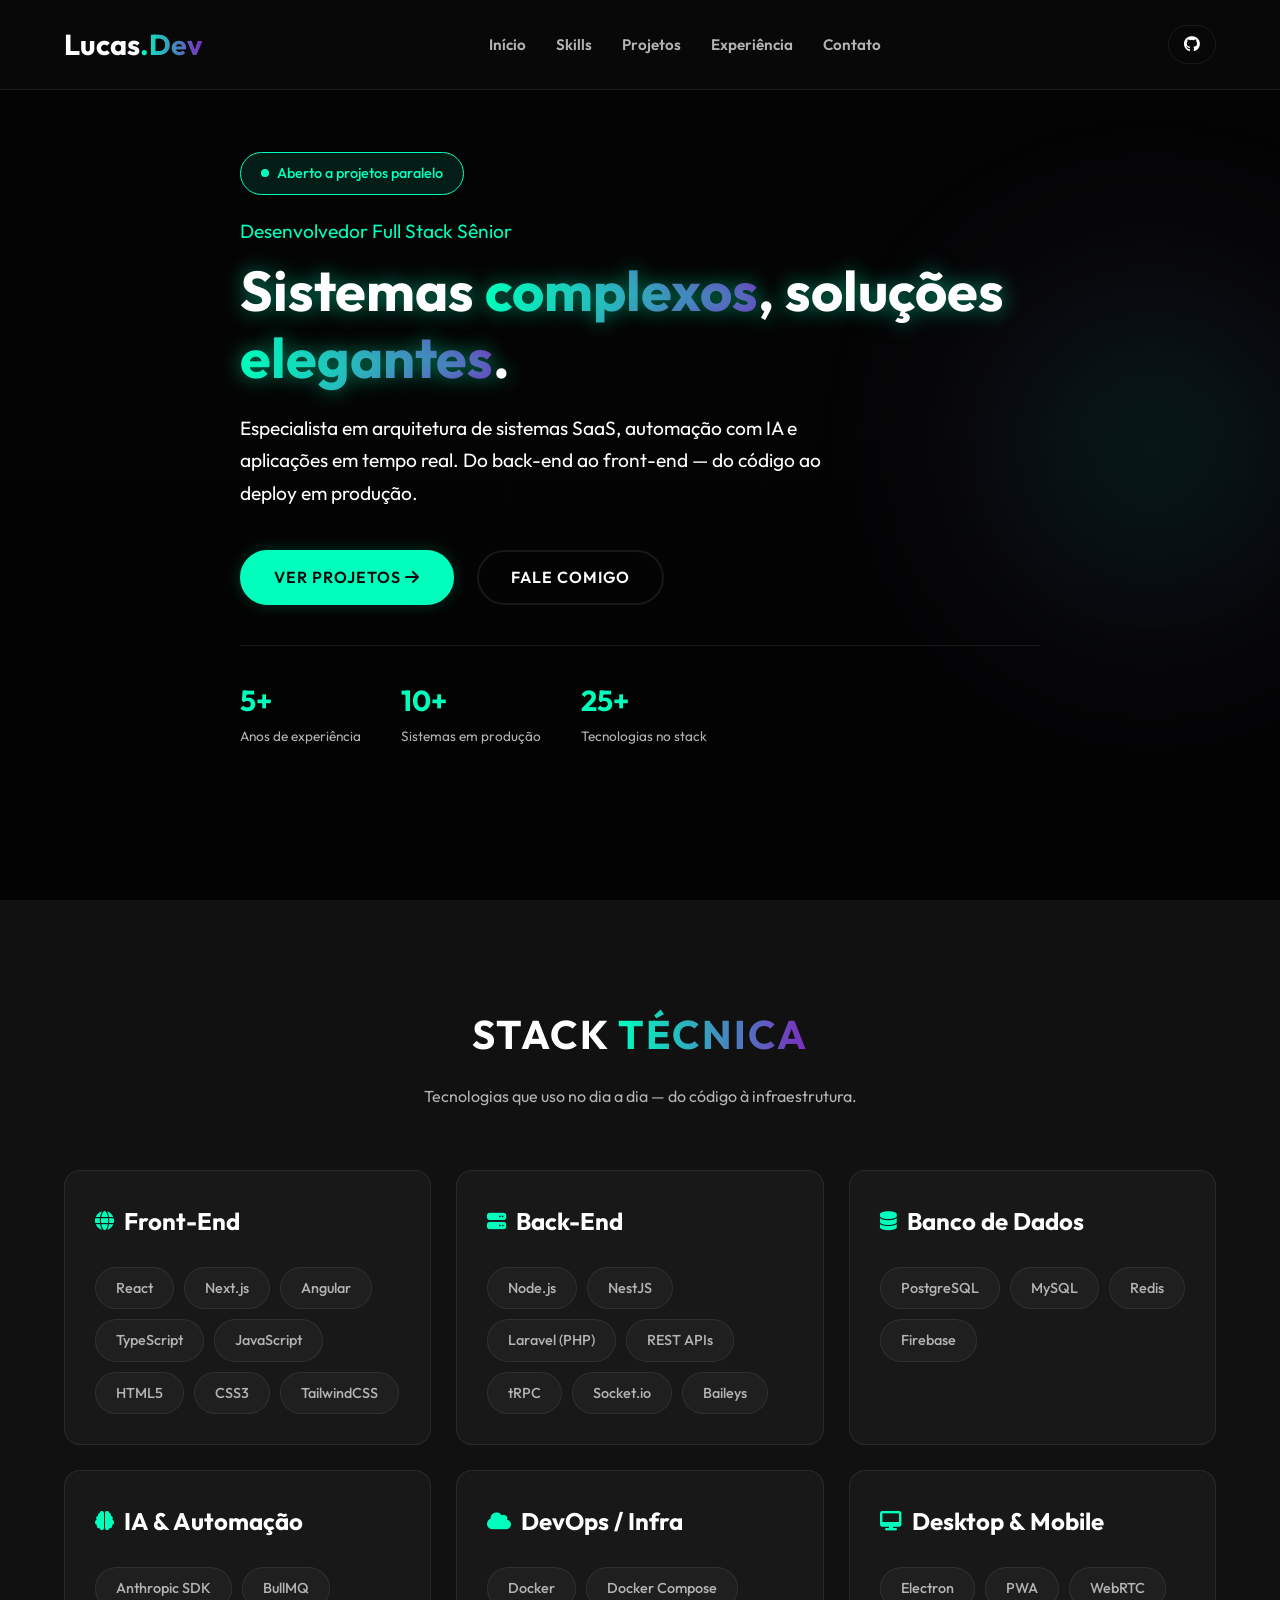
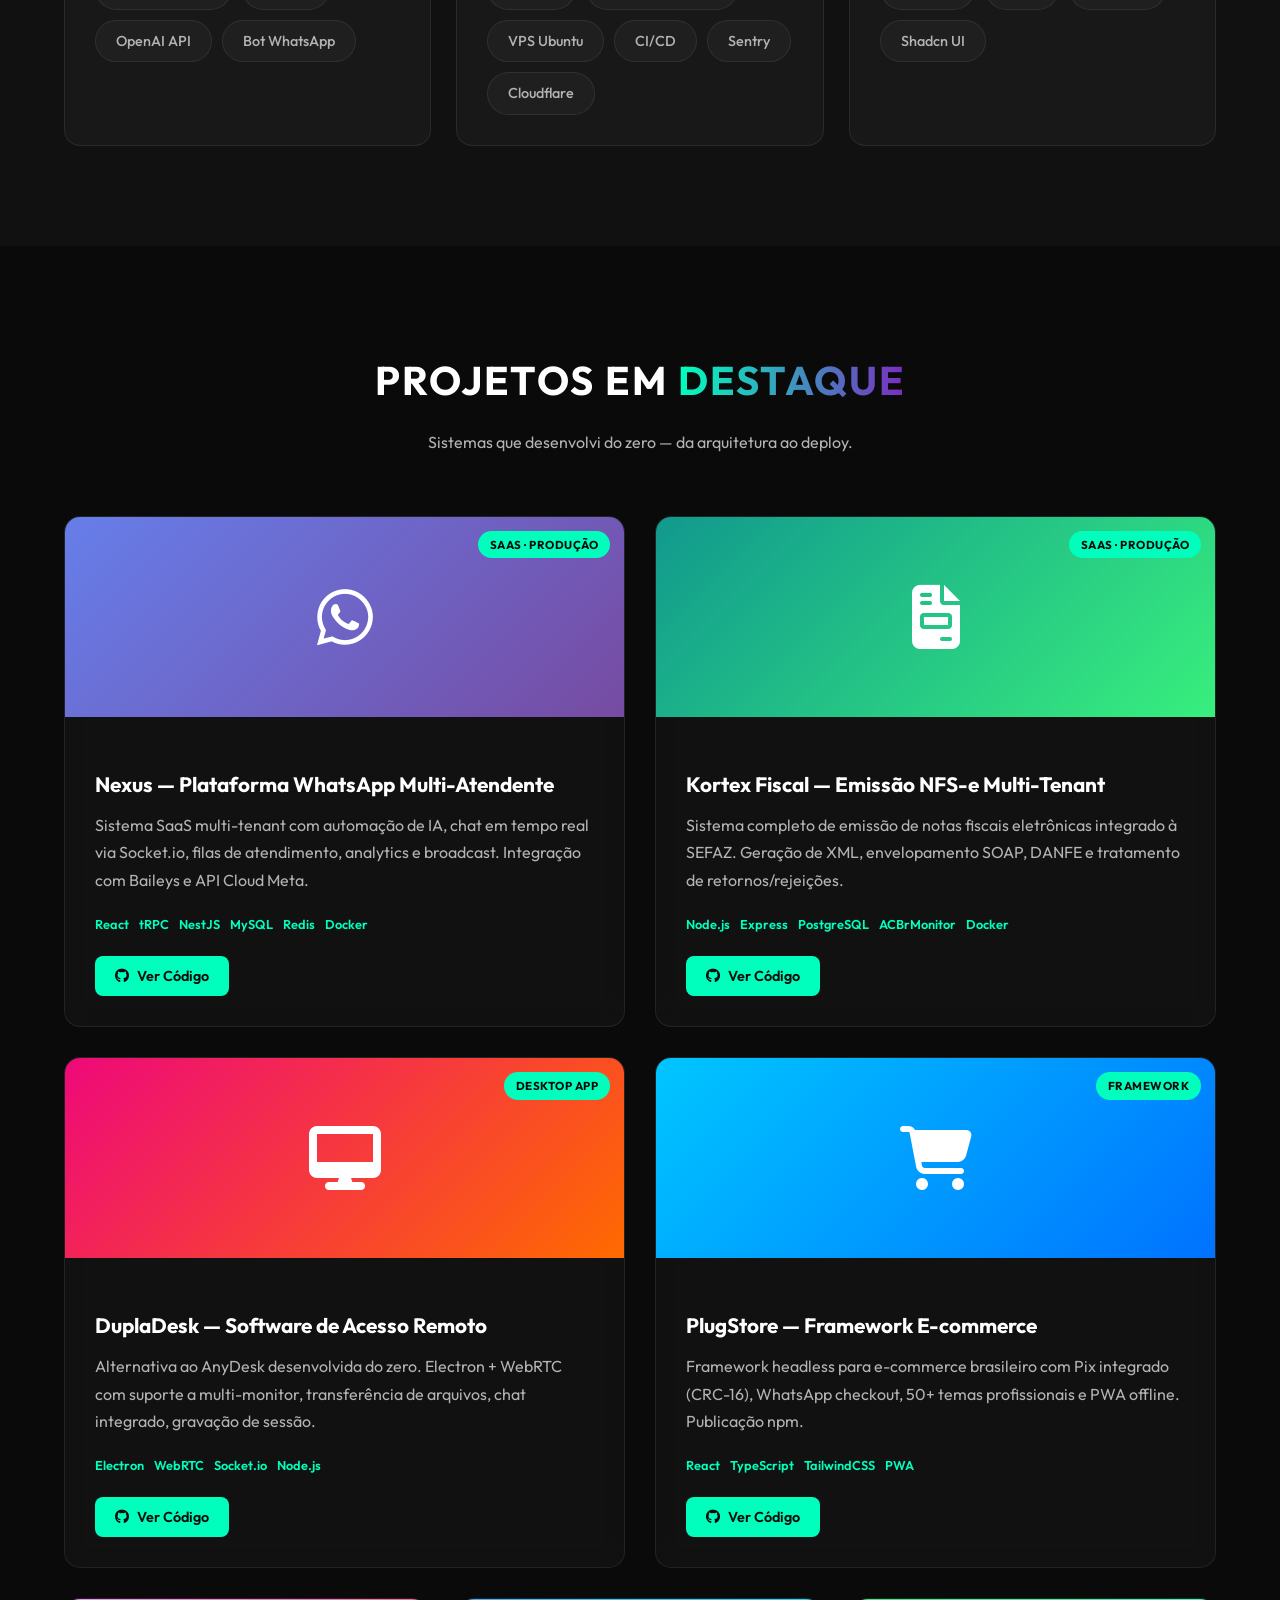
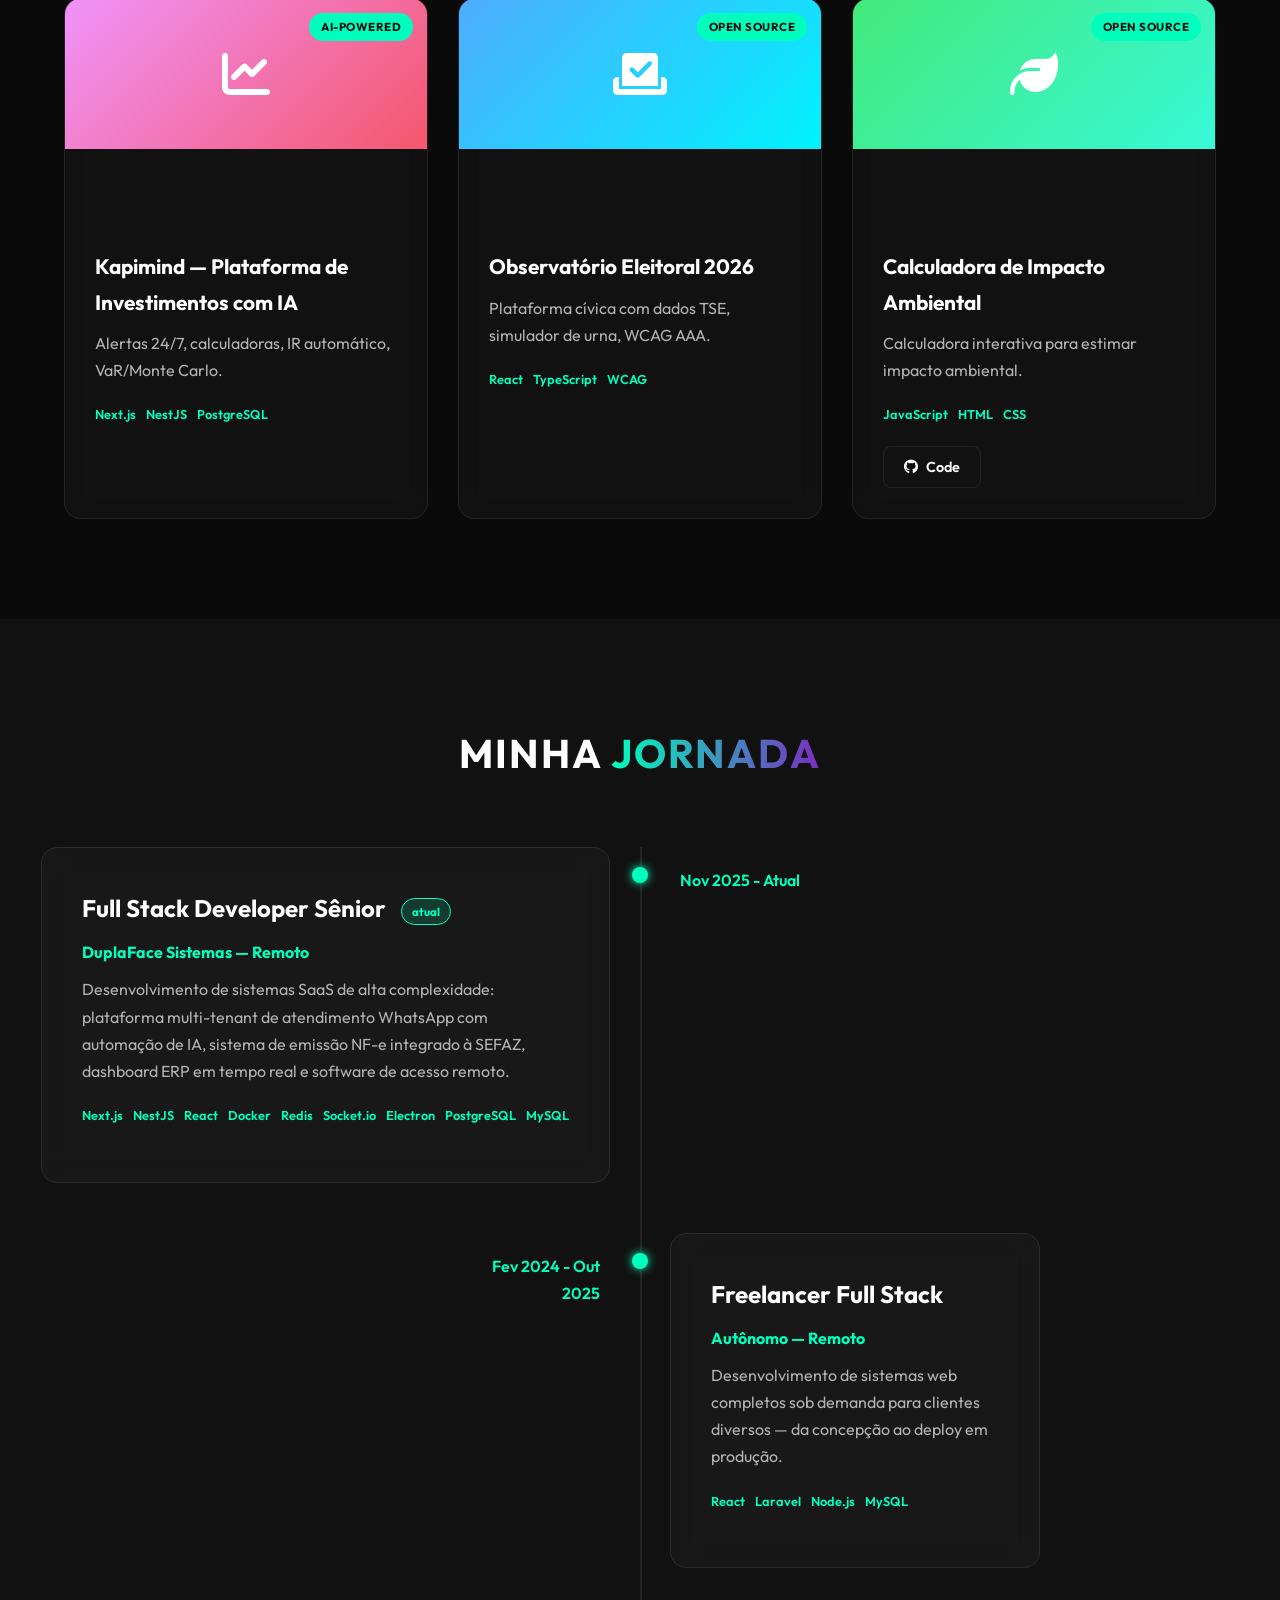
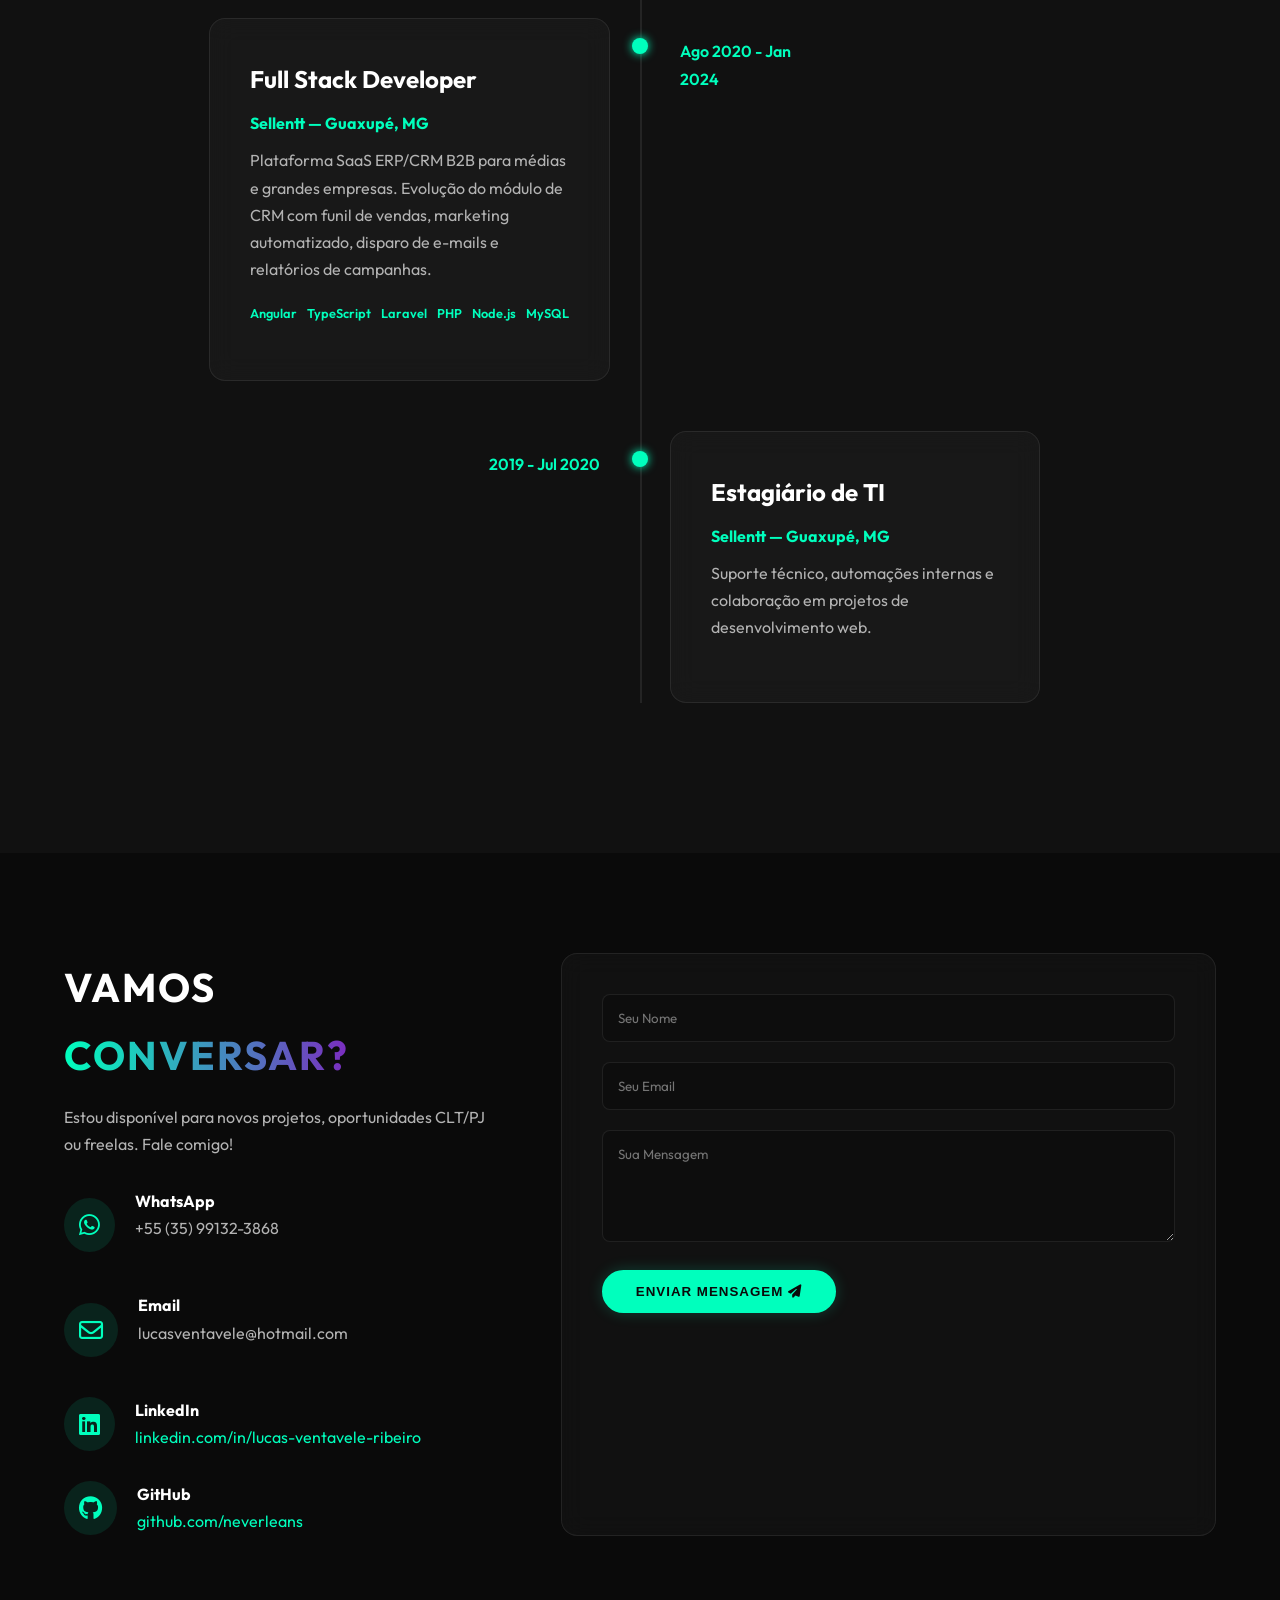
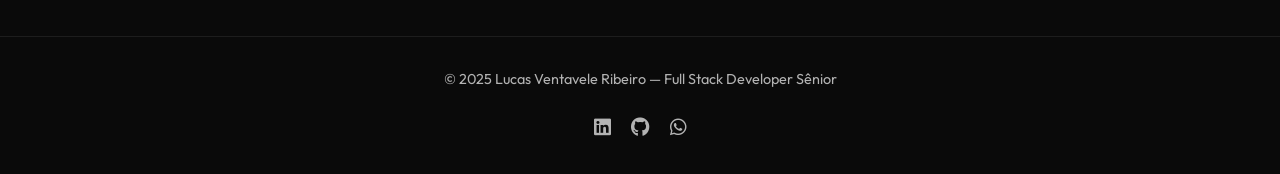
==== index.html @ 446adfde "feat: add professional portfolio v3 - Updated with 5+ years experience - Added featured projects: Ne" ====
<!DOCTYPE html>
<html lang="pt-br">
<head>
    <meta charset="UTF-8">
    <meta name="viewport" content="width=device-width, initial-scale=1.0">
    <title>Lucas Ventavele Ribeiro | Full Stack Developer Sênior</title>
    <meta name="description" content="Desenvolvedor Full Stack Sênior especializado em sistemas SaaS, IA e automação. 5+ anos de experiência, 10+ sistemas em produção.">

    <!-- Open Graph -->
    <meta property="og:title" content="Lucas Ventavele Ribeiro | Full Stack Developer">
    <meta property="og:description" content="Desenvolvedor Full Stack Sênior especializado em sistemas SaaS, IA e automação.">
    <meta property="og:type" content="website">

    <link rel="stylesheet" href="https://cdnjs.cloudflare.com/ajax/libs/font-awesome/6.4.0/css/all.min.css">
    <link href="https://fonts.googleapis.com/css2?family=Outfit:wght@300;400;500;600;700&family=Space+Grotesk:wght@400;500;600;700&display=swap" rel="stylesheet">
    <link rel="stylesheet" href="./style.css">
    <style>
        /* Badge de destaque nos projetos */
        .project-badge {
            position: absolute;
            top: 14px;
            right: 14px;
            background: var(--primary);
            color: var(--bg-main);
            font-size: 0.72rem;
            font-weight: 700;
            padding: 4px 12px;
            border-radius: 20px;
            letter-spacing: 0.5px;
            text-transform: uppercase;
            z-index: 2;
        }
        .project-image { position: relative; }

        /* Skills com ícone de categoria + cor por grupo */
        .skill-category { background: var(--card-glass); border: 1px solid var(--border-glass); border-radius: var(--border-radius); padding: 30px; transition: 0.3s; }
        .skill-category:hover { border-color: var(--primary); }

        /* Timeline badge atual */
        .badge-atual {
            display: inline-block;
            background: rgba(0,255,189,0.15);
            color: var(--primary);
            font-size: 0.72rem;
            font-weight: 700;
            padding: 3px 10px;
            border-radius: 20px;
            border: 1px solid var(--primary);
            margin-left: 10px;
            vertical-align: middle;
        }

        /* Projetos grid 2+2 */
        .projects-grid-main { display: grid; grid-template-columns: repeat(2, 1fr); gap: 30px; }
        .projects-grid-side { display: grid; grid-template-columns: repeat(3, 1fr); gap: 30px; margin-top: 30px; }

        @media (max-width: 992px) {
            .projects-grid-main, .projects-grid-side { grid-template-columns: 1fr; }
        }

        /* Stats no hero */
        .hero-stats {
            display: flex;
            gap: 40px;
            margin-top: 40px;
            padding-top: 30px;
            border-top: 1px solid rgba(255,255,255,0.08);
        }
        .hero-stat span { display: block; font-size: 1.8rem; font-weight: 700; color: var(--primary); }
        .hero-stat p { font-size: 0.85rem; margin: 0; color: var(--text-gray); }

        /* Skills grid 3 colunas */
        .skills-grid-3 { display: grid; grid-template-columns: repeat(3, 1fr); gap: 25px; }
        @media (max-width: 992px) { .skills-grid-3 { grid-template-columns: 1fr; } }

        /* Status badge */
        .status-badge {
            display: inline-flex;
            align-items: center;
            gap: 8px;
            background: rgba(0,255,189,0.1);
            border: 1px solid var(--primary);
            color: var(--primary);
            padding: 8px 20px;
            border-radius: 50px;
            font-size: 0.9rem;
            font-weight: 500;
            margin-bottom: 20px;
        }
        .status-badge::before {
            content: '';
            width: 8px;
            height: 8px;
            background: var(--primary);
            border-radius: 50%;
            animation: pulse 2s infinite;
        }
        @keyframes pulse {
            0%, 100% { opacity: 1; }
            50% { opacity: 0.4; }
        }
    </style>
</head>
<body>

    <nav class="navbar">
        <div class="container nav-container">
            <a href="#home" class="logo">Lucas<span>.Dev</span></a>
            <ul class="nav-links">
                <li><a href="#home">Início</a></li>
                <li><a href="#skills">Skills</a></li>
                <li><a href="#projects">Projetos</a></li>
                <li><a href="#experience">Experiência</a></li>
                <li><a href="#contact">Contato</a></li>
            </ul>
            <div class="language-toggle">
                <a href="https://github.com/neverleans" target="_blank" style="color:inherit;"><i class="fab fa-github"></i></a>
            </div>
        </div>
    </nav>

    <!-- ── HERO ─────────────────────────────────────────────────── -->
    <section id="home" class="hero">
        <div class="container hero-content reveal">
            <div class="status-badge">Aberto a projetos paralelo</div>
            <h4>Desenvolvedor Full Stack Sênior</h4>
            <h1>Sistemas <span class="highlight">complexos</span>, soluções <span class="highlight">elegantes</span>.</h1>
            <p>Especialista em arquitetura de sistemas SaaS, automação com IA e aplicações em tempo real. Do back-end ao front-end — do código ao deploy em produção.</p>

            <div class="hero-buttons">
                <a href="#projects" class="btn btn-primary">Ver Projetos <i class="fas fa-arrow-right"></i></a>
                <a href="#contact" class="btn btn-outline">Fale Comigo</a>
            </div>

            <div class="hero-stats">
                <div class="hero-stat">
                    <span>5+</span>
                    <p>Anos de experiência</p>
                </div>
                <div class="hero-stat">
                    <span>10+</span>
                    <p>Sistemas em produção</p>
                </div>
                <div class="hero-stat">
                    <span>25+</span>
                    <p>Tecnologias no stack</p>
                </div>
            </div>
        </div>
        <div class="hero-glow"></div>
    </section>

    <!-- ── SKILLS ────────────────────────────────────────────────── -->
    <section id="skills" class="section-padding bg-darker">
        <div class="container">
            <h2 class="section-title reveal">Stack <span>Técnica</span></h2>
            <p class="section-subtitle reveal">Tecnologias que uso no dia a dia — do código à infraestrutura.</p>

            <div class="skills-grid-3">
                <div class="skill-category reveal">
                    <h3><i class="fas fa-globe"></i> Front-End</h3>
                    <div class="skill-tags">
                        <span>React</span><span>Next.js</span><span>Angular</span>
                        <span>TypeScript</span><span>JavaScript</span>
                        <span>HTML5</span><span>CSS3</span><span>TailwindCSS</span>
                    </div>
                </div>
                <div class="skill-category reveal">
                    <h3><i class="fas fa-server"></i> Back-End</h3>
                    <div class="skill-tags">
                        <span>Node.js</span><span>NestJS</span>
                        <span>Laravel (PHP)</span><span>REST APIs</span>
                        <span>tRPC</span><span>Socket.io</span><span>Baileys</span>
                    </div>
                </div>
                <div class="skill-category reveal">
                    <h3><i class="fas fa-database"></i> Banco de Dados</h3>
                    <div class="skill-tags">
                        <span>PostgreSQL</span><span>MySQL</span>
                        <span>Redis</span><span>Firebase</span>
                    </div>
                </div>
                <div class="skill-category reveal">
                    <h3><i class="fas fa-brain"></i> IA & Automação</h3>
                    <div class="skill-tags">
                        <span>Anthropic SDK</span><span>BullMQ</span>
                        <span>OpenAI API</span><span>Bot WhatsApp</span>
                    </div>
                </div>
                <div class="skill-category reveal">
                    <h3><i class="fas fa-cloud"></i> DevOps / Infra</h3>
                    <div class="skill-tags">
                        <span>Docker</span><span>Docker Compose</span>
                        <span>VPS Ubuntu</span><span>CI/CD</span>
                        <span>Sentry</span><span>Cloudflare</span>
                    </div>
                </div>
                <div class="skill-category reveal">
                    <h3><i class="fas fa-desktop"></i> Desktop & Mobile</h3>
                    <div class="skill-tags">
                        <span>Electron</span><span>PWA</span>
                        <span>WebRTC</span><span>Shadcn UI</span>
                    </div>
                </div>
            </div>
        </div>
    </section>

    <!-- ── PROJETOS ──────────────────────────────────────────────── -->
    <section id="projects" class="section-padding">
        <div class="container">
            <h2 class="section-title reveal">Projetos em <span>Destaque</span></h2>
            <p class="section-subtitle reveal">Sistemas que desenvolvi do zero — da arquitetura ao deploy.</p>

            <!-- Projetos principais (grandes) -->
            <div class="projects-grid-main">

                <div class="project-card glass-card reveal">
                    <div class="project-image">
                        <span class="project-badge">SaaS · Produção</span>
                        <div style="background: linear-gradient(135deg, #667eea 0%, #764ba2 100%); height: 200px; display: flex; align-items: center; justify-content: center;">
                            <i class="fab fa-whatsapp" style="font-size: 4rem; color: white;"></i>
                        </div>
                    </div>
                    <div class="project-info">
                        <h3>Nexus — Plataforma WhatsApp Multi-Atendente</h3>
                        <p>Sistema SaaS multi-tenant com automação de IA, chat em tempo real via Socket.io, filas de atendimento, analytics e broadcast. Integração com Baileys e API Cloud Meta.</p>
                        <div class="tech-stack">
                            <span>React</span><span>tRPC</span><span>NestJS</span><span>MySQL</span><span>Redis</span><span>Docker</span>
                        </div>
                        <div class="project-links">
                            <a href="https://github.com/neverleans/nexus" target="_blank" class="btn-sm"><i class="fab fa-github"></i> Ver Código</a>
                        </div>
                    </div>
                </div>

                <div class="project-card glass-card reveal">
                    <div class="project-image">
                        <span class="project-badge">SaaS · Produção</span>
                        <div style="background: linear-gradient(135deg, #11998e 0%, #38ef7d 100%); height: 200px; display: flex; align-items: center; justify-content: center;">
                            <i class="fas fa-file-invoice" style="font-size: 4rem; color: white;"></i>
                        </div>
                    </div>
                    <div class="project-info">
                        <h3>Kortex Fiscal — Emissão NFS-e Multi-Tenant</h3>
                        <p>Sistema completo de emissão de notas fiscais eletrônicas integrado à SEFAZ. Geração de XML, envelopamento SOAP, DANFE e tratamento de retornos/rejeições.</p>
                        <div class="tech-stack">
                            <span>Node.js</span><span>Express</span><span>PostgreSQL</span><span>ACBrMonitor</span><span>Docker</span>
                        </div>
                        <div class="project-links">
                            <a href="https://github.com/neverleans/kortex-fiscal" target="_blank" class="btn-sm"><i class="fab fa-github"></i> Ver Código</a>
                        </div>
                    </div>
                </div>

                <div class="project-card glass-card reveal">
                    <div class="project-image">
                        <span class="project-badge">Desktop App</span>
                        <div style="background: linear-gradient(135deg, #ee0979 0%, #ff6a00 100%); height: 200px; display: flex; align-items: center; justify-content: center;">
                            <i class="fas fa-desktop" style="font-size: 4rem; color: white;"></i>
                        </div>
                    </div>
                    <div class="project-info">
                        <h3>DuplaDesk — Software de Acesso Remoto</h3>
                        <p>Alternativa ao AnyDesk desenvolvida do zero. Electron + WebRTC com suporte a multi-monitor, transferência de arquivos, chat integrado, gravação de sessão.</p>
                        <div class="tech-stack">
                            <span>Electron</span><span>WebRTC</span><span>Socket.io</span><span>Node.js</span>
                        </div>
                        <div class="project-links">
                            <a href="https://github.com/neverleans/dupladesk" target="_blank" class="btn-sm"><i class="fab fa-github"></i> Ver Código</a>
                        </div>
                    </div>
                </div>

                <div class="project-card glass-card reveal">
                    <div class="project-image">
                        <span class="project-badge">Framework</span>
                        <div style="background: linear-gradient(135deg, #00c6ff 0%, #0072ff 100%); height: 200px; display: flex; align-items: center; justify-content: center;">
                            <i class="fas fa-shopping-cart" style="font-size: 4rem; color: white;"></i>
                        </div>
                    </div>
                    <div class="project-info">
                        <h3>PlugStore — Framework E-commerce</h3>
                        <p>Framework headless para e-commerce brasileiro com Pix integrado (CRC-16), WhatsApp checkout, 50+ temas profissionais e PWA offline. Publicação npm.</p>
                        <div class="tech-stack">
                            <span>React</span><span>TypeScript</span><span>TailwindCSS</span><span>PWA</span>
                        </div>
                        <div class="project-links">
                            <a href="https://github.com/neverleans/plug-store" target="_blank" class="btn-sm"><i class="fab fa-github"></i> Ver Código</a>
                        </div>
                    </div>
                </div>

            </div>

            <!-- Projetos menores -->
            <div class="projects-grid-side">

                <div class="project-card glass-card reveal">
                    <div class="project-image">
                        <span class="project-badge">AI-Powered</span>
                        <div style="background: linear-gradient(135deg, #f093fb 0%, #f5576c 100%); height: 150px; display: flex; align-items: center; justify-content: center;">
                            <i class="fas fa-chart-line" style="font-size: 3rem; color: white;"></i>
                        </div>
                    </div>
                    <div class="project-info">
                        <h3>Kapimind — Plataforma de Investimentos com IA</h3>
                        <p>Alertas 24/7, calculadoras, IR automático, VaR/Monte Carlo.</p>
                        <div class="tech-stack">
                            <span>Next.js</span><span>NestJS</span><span>PostgreSQL</span>
                        </div>
                    </div>
                </div>

                <div class="project-card glass-card reveal">
                    <div class="project-image">
                        <span class="project-badge">Open Source</span>
                        <div style="background: linear-gradient(135deg, #4facfe 0%, #00f2fe 100%); height: 150px; display: flex; align-items: center; justify-content: center;">
                            <i class="fas fa-vote-yea" style="font-size: 3rem; color: white;"></i>
                        </div>
                    </div>
                    <div class="project-info">
                        <h3>Observatório Eleitoral 2026</h3>
                        <p>Plataforma cívica com dados TSE, simulador de urna, WCAG AAA.</p>
                        <div class="tech-stack">
                            <span>React</span><span>TypeScript</span><span>WCAG</span>
                        </div>
                    </div>
                </div>

                <div class="project-card glass-card reveal">
                    <div class="project-image">
                        <span class="project-badge">Open Source</span>
                        <div style="background: linear-gradient(135deg, #43e97b 0%, #38f9d7 100%); height: 150px; display: flex; align-items: center; justify-content: center;">
                            <i class="fas fa-leaf" style="font-size: 3rem; color: white;"></i>
                        </div>
                    </div>
                    <div class="project-info">
                        <h3>Calculadora de Impacto Ambiental</h3>
                        <p>Calculadora interativa para estimar impacto ambiental.</p>
                        <div class="tech-stack">
                            <span>JavaScript</span><span>HTML</span><span>CSS</span>
                        </div>
                        <div class="project-links">
                            <a href="https://github.com/neverleans/calculadora-de-impacto-ambiental" target="_blank" class="btn-sm btn-outline-sm"><i class="fab fa-github"></i> Code</a>
                        </div>
                    </div>
                </div>

            </div>
        </div>
    </section>

    <!-- ── EXPERIÊNCIA ───────────────────────────────────────────── -->
    <section id="experience" class="section-padding bg-darker">
        <div class="container">
            <h2 class="section-title reveal">Minha <span>Jornada</span></h2>
            <div class="timeline">

                <div class="timeline-item reveal">
                    <div class="timeline-dot"></div>
                    <div class="timeline-date">Nov 2025 - Atual</div>
                    <div class="timeline-content glass-card">
                        <h3>Full Stack Developer Sênior <span class="badge-atual">atual</span></h3>
                        <h4 style="color:var(--primary);font-size:1rem;margin-bottom:10px;">DuplaFace Sistemas — Remoto</h4>
                        <p>Desenvolvimento de sistemas SaaS de alta complexidade: plataforma multi-tenant de atendimento WhatsApp com automação de IA, sistema de emissão NF-e integrado à SEFAZ, dashboard ERP em tempo real e software de acesso remoto.</p>
                        <div class="tech-stack" style="margin-top:10px;">
                            <span>Next.js</span><span>NestJS</span><span>React</span><span>Docker</span><span>Redis</span><span>Socket.io</span><span>Electron</span><span>PostgreSQL</span><span>MySQL</span>
                        </div>
                    </div>
                </div>

                <div class="timeline-item reveal">
                    <div class="timeline-dot"></div>
                    <div class="timeline-date">Fev 2024 - Out 2025</div>
                    <div class="timeline-content glass-card">
                        <h3>Freelancer Full Stack</h3>
                        <h4 style="color:var(--primary);font-size:1rem;margin-bottom:10px;">Autônomo — Remoto</h4>
                        <p>Desenvolvimento de sistemas web completos sob demanda para clientes diversos — da concepção ao deploy em produção.</p>
                        <div class="tech-stack" style="margin-top:10px;">
                            <span>React</span><span>Laravel</span><span>Node.js</span><span>MySQL</span>
                        </div>
                    </div>
                </div>

                <div class="timeline-item reveal">
                    <div class="timeline-dot"></div>
                    <div class="timeline-date">Ago 2020 - Jan 2024</div>
                    <div class="timeline-content glass-card">
                        <h3>Full Stack Developer</h3>
                        <h4 style="color:var(--primary);font-size:1rem;margin-bottom:10px;">Sellentt — Guaxupé, MG</h4>
                        <p>Plataforma SaaS ERP/CRM B2B para médias e grandes empresas. Evolução do módulo de CRM com funil de vendas, marketing automatizado, disparo de e-mails e relatórios de campanhas.</p>
                        <div class="tech-stack" style="margin-top:10px;">
                            <span>Angular</span><span>TypeScript</span><span>Laravel</span><span>PHP</span><span>Node.js</span><span>MySQL</span>
                        </div>
                    </div>
                </div>

                <div class="timeline-item reveal">
                    <div class="timeline-dot"></div>
                    <div class="timeline-date">2019 - Jul 2020</div>
                    <div class="timeline-content glass-card">
                        <h3>Estagiário de TI</h3>
                        <h4 style="color:var(--primary);font-size:1rem;margin-bottom:10px;">Sellentt — Guaxupé, MG</h4>
                        <p>Suporte técnico, automações internas e colaboração em projetos de desenvolvimento web.</p>
                    </div>
                </div>

            </div>
        </div>
    </section>

    <!-- ── CONTATO ───────────────────────────────────────────────── -->
    <section id="contact" class="section-padding">
        <div class="container contact-wrapper">
            <div class="contact-info reveal">
                <h2 class="section-title" style="text-align:left;">Vamos <span>Conversar?</span></h2>
                <p>Estou disponível para novos projetos, oportunidades CLT/PJ ou freelas. Fale comigo!</p>

                <div class="info-item">
                    <i class="fab fa-whatsapp"></i>
                    <div>
                        <h4>WhatsApp</h4>
                        <p>+55 (35) 99132-3868</p>
                    </div>
                </div>
                <div class="info-item">
                    <i class="far fa-envelope"></i>
                    <div>
                        <h4>Email</h4>
                        <p>lucasventavele@hotmail.com</p>
                    </div>
                </div>
                <div class="info-item">
                    <i class="fab fa-linkedin"></i>
                    <div>
                        <h4>LinkedIn</h4>
                        <a href="https://linkedin.com/in/lucas-ventavele-ribeiro" target="_blank" style="color:var(--primary);">linkedin.com/in/lucas-ventavele-ribeiro</a>
                    </div>
                </div>
                <div class="info-item">
                    <i class="fab fa-github"></i>
                    <div>
                        <h4>GitHub</h4>
                        <a href="https://github.com/neverleans" target="_blank" style="color:var(--primary);">github.com/neverleans</a>
                    </div>
                </div>
            </div>

            <form class="contact-form glass-card reveal" action="https://formsubmit.co/lucasventavele@hotmail.com" method="POST">
                <input type="hidden" name="_subject" value="Contato do Portfolio">
                <div class="form-group">
                    <input type="text" name="name" placeholder="Seu Nome" required>
                </div>
                <div class="form-group">
                    <input type="email" name="email" placeholder="Seu Email" required>
                </div>
                <div class="form-group">
                    <textarea name="message" rows="5" placeholder="Sua Mensagem" required></textarea>
                </div>
                <button type="submit" class="btn btn-primary">Enviar Mensagem <i class="fas fa-paper-plane"></i></button>
            </form>
        </div>
    </section>

    <footer class="footer">
        <div class="container">
            <p>© 2025 Lucas Ventavele Ribeiro — Full Stack Developer Sênior</p>
            <div class="social-links">
                <a href="https://linkedin.com/in/lucas-ventavele-ribeiro" target="_blank"><i class="fab fa-linkedin"></i></a>
                <a href="https://github.com/neverleans" target="_blank"><i class="fab fa-github"></i></a>
                <a href="https://wa.me/5535991323868" target="_blank"><i class="fab fa-whatsapp"></i></a>
            </div>
        </div>
    </footer>

    <script src="./script.js"></script>
</body>
</html>
---- style.css ----
/* --- Variáveis Globais e Reset --- */
:root {
    --bg-main: #0a0a0a;       /* Fundo Principal (Quase preto) */
    --bg-secondary: #111111;  /* Fundo Secundário */
    --card-glass: rgba(255, 255, 255, 0.03); /* Vidro translúcido */
    --border-glass: rgba(255, 255, 255, 0.08);
    
    /* Cores de Destaque (Neon) */
    --primary: #00ffbd;       /* Verde Neon */
    --secondary: #7b2cbf;     /* Roxo para gradientes */
    
    /* Tipografia */
    --text-light: #ffffff;
    --text-gray: #b3b3b3;
    
    --section-spacing: 100px;
    --border-radius: 16px;
}

* {
    margin: 0;
    padding: 0;
    box-sizing: border-box;
}

html {
    scroll-behavior: smooth;
}

body {
    font-family: 'Outfit', sans-serif;
    background-color: var(--bg-main);
    color: var(--text-gray);
    line-height: 1.7;
    overflow-x: hidden;
}

/* --- Utilitários e Tipografia --- */
h1, h2, h3, h4 {
    color: var(--text-light);
    font-weight: 700;
}

h1 { font-size: 3.5rem; line-height: 1.2; margin-bottom: 20px; }
h2 { font-size: 2.5rem; margin-bottom: 15px; }
h3 { font-size: 1.5rem; margin-bottom: 10px; }
p { margin-bottom: 20px; }

a { text-decoration: none; color: inherit; transition: 0.3s; }
ul { list-style: none; }

.container {
    width: 90%;
    max-width: 1200px;
    margin: 0 auto;
}

.section-padding { padding: var(--section-spacing) 0; }
.bg-darker { background-color: var(--bg-secondary); }

/* Destaque com gradiente no texto */
.highlight, .section-title span, .logo span {
    background: linear-gradient(to right, var(--primary), var(--secondary));
    -webkit-background-clip: text;
    -webkit-text-fill-color: transparent;
}

.section-title {
    text-align: center;
    text-transform: uppercase;
    letter-spacing: 2px;
}

.section-subtitle {
    text-align: center;
    max-width: 600px;
    margin: 0 auto 60px auto;
}

/* Grids Utilitários */
.grid-2 { display: grid; grid-template-columns: 1fr 1fr; gap: 40px; }
.grid-3 { display: grid; grid-template-columns: repeat(3, 1fr); gap: 30px; }

/* --- Componentes: Botões --- */
.btn {
    display: inline-block;
    padding: 12px 32px;
    border-radius: 50px;
    font-weight: 600;
    text-transform: uppercase;
    letter-spacing: 1px;
    cursor: pointer;
    transition: all 0.3s ease;
}

.btn-primary {
    background: var(--primary);
    color: var(--bg-main);
    box-shadow: 0 0 15px rgba(0, 255, 189, 0.2);
    border: 2px solid var(--primary);
}

.btn-primary:hover {
    background: transparent;
    color: var(--primary);
    box-shadow: 0 0 30px rgba(0, 255, 189, 0.4);
    transform: translateY(-3px);
}

.btn-outline {
    border: 2px solid var(--border-glass);
    color: var(--text-light);
    margin-left: 20px;
}

.btn-outline:hover {
    border-color: var(--primary);
    color: var(--primary);
}

.btn-sm {
    padding: 8px 20px;
    font-size: 0.9rem;
    border-radius: 8px;
    background: var(--primary);
    color: var(--bg-main);
    font-weight: 600;
    display: inline-flex;
    align-items: center;
    gap: 8px;
}
.btn-outline-sm {
    background: transparent;
    border: 1px solid var(--border-glass);
    color: var(--text-light);
}
.btn-outline-sm:hover { border-color: var(--primary); color: var(--primary); }


/* --- Componentes: Glass Cards (O Efeito Principal) --- */
.glass-card {
    background: var(--card-glass);
    backdrop-filter: blur(12px);
    -webkit-backdrop-filter: blur(12px);
    border: 1px solid var(--border-glass);
    border-radius: var(--border-radius);
    padding: 40px;
    transition: all 0.4s cubic-bezier(0.175, 0.885, 0.32, 1.275);
}

.glass-card:hover {
    border-color: var(--primary);
    transform: translateY(-10px);
    box-shadow: 0 15px 35px rgba(0, 255, 189, 0.1);
}

/* --- Navegação --- */
.navbar {
    position: fixed;
    top: 0;
    left: 0;
    width: 100%;
    padding: 20px 0;
    z-index: 1000;
    background: rgba(10, 10, 10, 0.8); /* Fundo semi-transparente */
    backdrop-filter: blur(10px);
    border-bottom: 1px solid var(--border-glass);
}

.nav-container {
    display: flex;
    justify-content: space-between;
    align-items: center;
}

.logo {
    font-size: 1.8rem;
    font-weight: 700;
    color: var(--text-light);
}

.nav-links {
    display: flex;
    gap: 30px;
}

.nav-links a {
    font-weight: 600;
    font-size: 0.95rem;
    position: relative;
}

.nav-links a::after {
    content: '';
    position: absolute;
    width: 0;
    height: 2px;
    bottom: -5px;
    left: 0;
    background-color: var(--primary);
    transition: width 0.3s;
}

.nav-links a:hover { color: var(--primary); }
.nav-links a:hover::after { width: 100%; }

.language-toggle {
    color: var(--text-light);
    font-weight: bold;
    border: 1px solid var(--border-glass);
    padding: 5px 15px;
    border-radius: 20px;
}

/* --- Hero Section --- */
.hero {
    background-image:
        linear-gradient(rgba(0, 0, 0, 0.6), rgba(0, 0, 0, 0.7)),
        url('./images/hero.png'); /* AJUSTE O CAMINHO */

    background-size: cover;
    background-position: center center;
    background-repeat: no-repeat;
    height: 100vh; /* Altura total da tela */

    /* Estilizando o texto para garantir contraste */
    color: #ffffff; /* Texto branco */
    position: relative;
    display: flex;
    flex-direction: column;
    align-items: center;
    justify-content: center;
    background-attachment: fixed;
}

.hero-content {
    position: relative;
    z-index: 2;
    max-width: 800px;
}

.hero h1 {
    /* Um leve brilho no texto ajuda a destacar contra o fundo neon */
    text-shadow: 0 0 20px rgba(0, 255, 189, 0.5);
}

.hero h4 {
    font-size: 1.2rem;
    color: var(--primary);
    margin-bottom: 10px;
    font-weight: 400;
}

.hero p { font-size: 1.2rem; max-width: 600px; margin-bottom: 40px; }

/* Efeito de "Brilho" no fundo do Hero */
.hero-glow {
    position: absolute;
    top: 50%;
    right: -10%;
    width: 40vw;
    height: 40vw;
    background: radial-gradient(circle, rgba(0,255,189,0.2) 0%, rgba(123,44,191,0.1) 50%, rgba(0,0,0,0) 70%);
    border-radius: 50%;
    filter: blur(80px);
    z-index: 1;
    transform: translateY(-50%);
    opacity: 0.7;
}

/* --- Serviços Específicos --- */
.service-icon {
    font-size: 3rem;
    color: var(--primary);
    margin-bottom: 25px;
}

/* --- Habilidades Específicas --- */
.skill-category h3 {
    display: flex;
    align-items: center;
    gap: 10px;
    margin-bottom: 25px;
}

.skill-category h3 i { color: var(--primary); font-size: 1.2rem; }

.skill-tags {
    display: flex;
    flex-wrap: wrap;
    gap: 10px;
}

.skill-tags span {
    background: var(--card-glass);
    border: 1px solid var(--border-glass);
    padding: 8px 20px;
    border-radius: 30px;
    font-size: 0.9rem;
    font-weight: 500;
    transition: 0.3s;
}

.skill-tags span:hover {
    border-color: var(--primary);
    background: rgba(0, 255, 189, 0.1);
    color: var(--text-light);
    transform: scale(1.05);
}

/* --- Projetos Específicos --- */
.project-card { padding: 0; overflow: hidden; }

.project-image {
    height: 220px;
    overflow: hidden;
    position: relative;
}

.project-image img {
    width: 100%;
    height: 100%;
    object-fit: cover;
    transition: transform 0.5s;
}

.project-card:hover .project-image img { transform: scale(1.1); }

.project-info { padding: 30px; }
.project-info h3 { font-size: 1.3rem; }

.tech-stack {
    margin: 15px 0;
    display: flex;
    gap: 10px;
    font-size: 0.8rem;
}

.tech-stack span { color: var(--primary); font-weight: 600; }

.project-links {
    display: flex;
    gap: 15px;
    margin-top: 20px;
}

/* --- Sobre Mim Específico --- */
.about-container {
    display: grid;
    grid-template-columns: 1fr 1.5fr;
    gap: 60px;
    align-items: center;
}

.about-image {
    position: relative;
    border-radius: var(--border-radius);
    z-index: 1;
}

.about-image img {
    width: 100%;
    border-radius: var(--border-radius);
    filter: grayscale(50%);
    transition: 0.5s;
}
.about-image:hover img { filter: grayscale(0%); }

/* Borda brilhante atrás da foto */
.image-border {
    position: absolute;
    top: 20px;
    left: 20px;
    width: 100%;
    height: 100%;
    border: 3px solid var(--primary);
    border-radius: var(--border-radius);
    z-index: -1;
    transition: 0.3s;
}
.about-image:hover .image-border { top: 10px; left: 10px; }

.about-details h4 { margin-bottom: 15px; }
.about-details ul li {
    margin-bottom: 10px;
    display: flex;
    align-items: center;
}
.about-details ul li::before {
    content: '▹';
    color: var(--primary);
    margin-right: 10px;
}

/* --- Timeline de Experiência --- */
.timeline {
    max-width: 800px;
    margin: 60px auto 0;
    position: relative;
}

.timeline::before {
    content: '';
    position: absolute;
    left: 50%;
    width: 2px;
    height: 100%;
    background: var(--border-glass);
}

.timeline-item {
    display: flex;
    justify-content: flex-end;
    padding-right: 30px;
    position: relative;
    margin-bottom: 50px;
    width: 50%;
}

.timeline-item:nth-child(even) {
    align-self: flex-end;
    justify-content: flex-start;
    padding-left: 30px;
    padding-right: 0;
    left: 50%;
}

.timeline-dot {
    position: absolute;
    top: 20px;
    right: -8px;
    width: 16px;
    height: 16px;
    background: var(--primary);
    border-radius: 50%;
    box-shadow: 0 0 10px var(--primary);
}
.timeline-item:nth-child(even) .timeline-dot { right: auto; left: -8px; }

.timeline-date {
    position: absolute;
    top: 20px;
    right: -160px;
    font-weight: 600;
    color: var(--primary);
    width: 120px;
}
.timeline-item:nth-child(even) .timeline-date { right: auto; left: -160px; text-align: right;}

/* --- Contato --- */
.contact-wrapper { display: grid; grid-template-columns: 1fr 1.5fr; gap: 60px; }

.info-item {
    display: flex;
    align-items: center;
    gap: 20px;
    margin-top: 30px;
}
.info-item i {
    font-size: 1.5rem;
    color: var(--primary);
    background: rgba(0, 255, 189, 0.1);
    padding: 15px;
    border-radius: 50%;
}

.form-group { margin-bottom: 20px; }
.contact-form input, .contact-form textarea {
    width: 100%;
    padding: 15px;
    background: rgba(0,0,0,0.2);
    border: 1px solid var(--border-glass);
    border-radius: 8px;
    color: var(--text-light);
    font-family: inherit;
    transition: 0.3s;
}
.contact-form input:focus, .contact-form textarea:focus {
    outline: none;
    border-color: var(--primary);
    box-shadow: 0 0 10px rgba(0, 255, 189, 0.1);
}

/* --- Footer --- */
.footer {
    padding: 30px 0;
    text-align: center;
    background: var(--bg-main);
    border-top: 1px solid var(--border-glass);
    font-size: 0.9rem;
}
.social-links {
    margin-top: 15px;
    display: flex;
    justify-content: center;
    gap: 20px;
}
.social-links a {
    font-size: 1.2rem;
    color: var(--text-gray);
}
.social-links a:hover { color: var(--primary); }


/* --- CLASSE DE ANIMAÇÃO (Essencial) --- */
.reveal {
    opacity: 0;
    transform: translateY(50px);
    transition: all 0.8s cubic-bezier(0.25, 0.46, 0.45, 0.94); /* Transição mais suave */
}

.reveal.active {
    opacity: 1;
    transform: translateY(0);
}

/* --- Responsividade Básica --- */
@media (max-width: 992px) {
    h1 { font-size: 2.8rem; }
    .grid-3, .grid-2, .about-container, .contact-wrapper { grid-template-columns: 1fr; gap: 40px; }
    .nav-links { display: none; } /* Menu hambúrguer precisaria de JS extra, ocultando por enquanto */
    .hero-glow { width: 70vw; height: 70vw; right: -30%; }
    .about-image { grid-row: 1; }
    .timeline::before { left: 0; }
    .timeline-item, .timeline-item:nth-child(even) { width: 100%; left: 0; padding-left: 30px; padding-right: 0; }
    .timeline-dot, .timeline-item:nth-child(even) .timeline-dot { left: -8px; right: auto;}
    .timeline-date, .timeline-item:nth-child(even) .timeline-date { position: relative; top: 0; left: 0; right: 0; margin-bottom: 10px; text-align: left;}
}
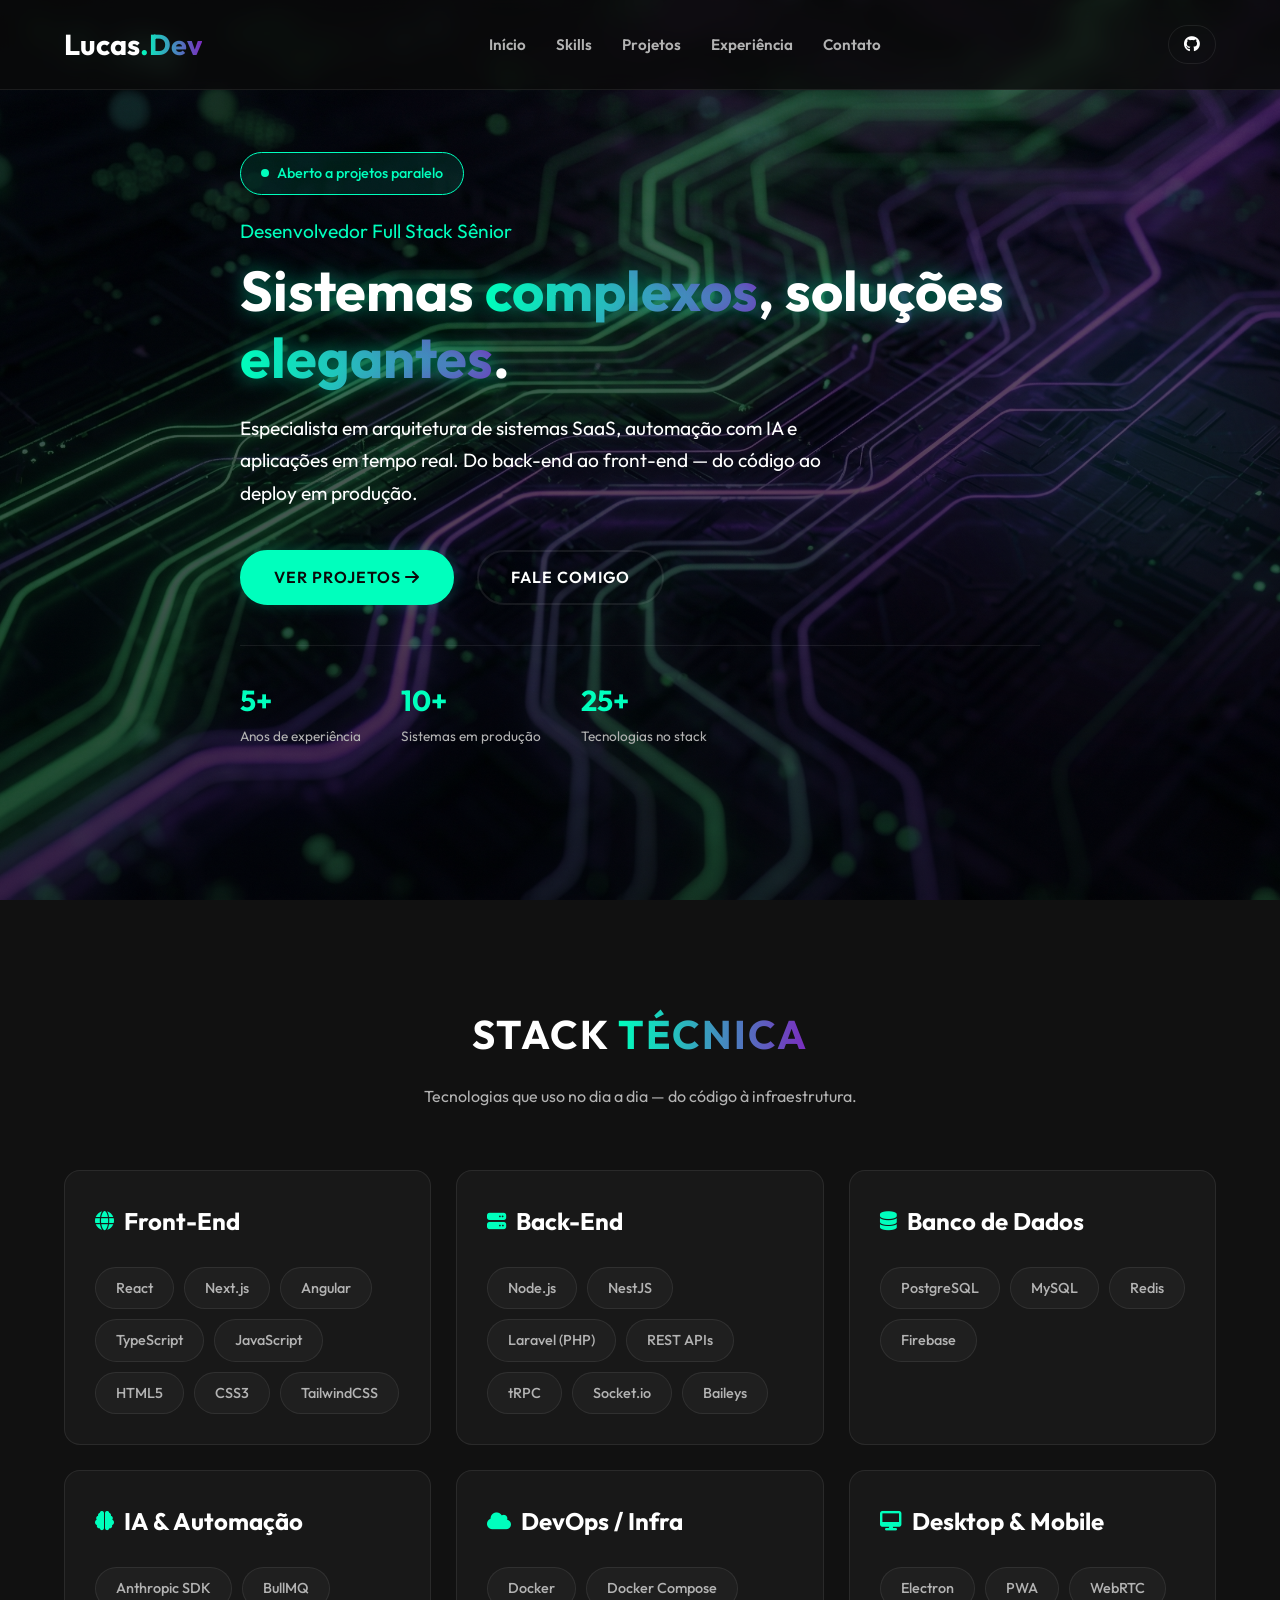
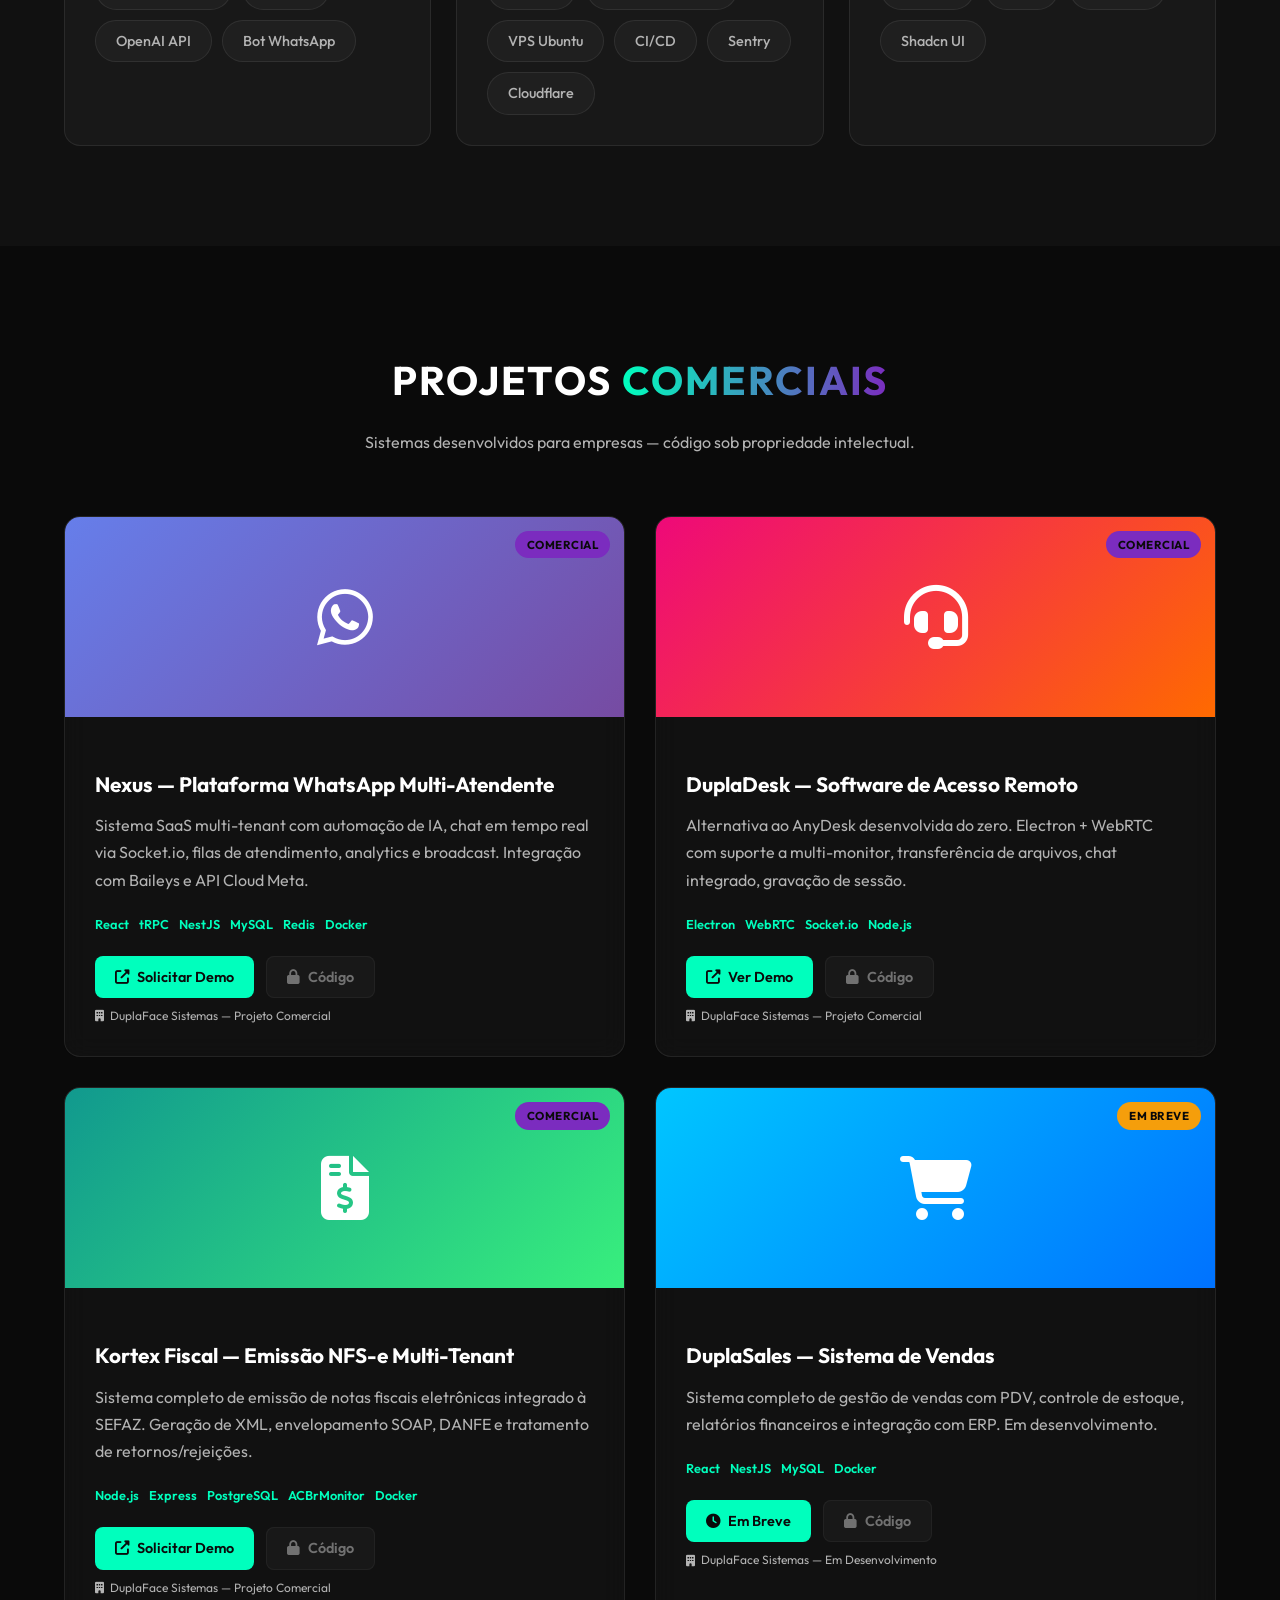
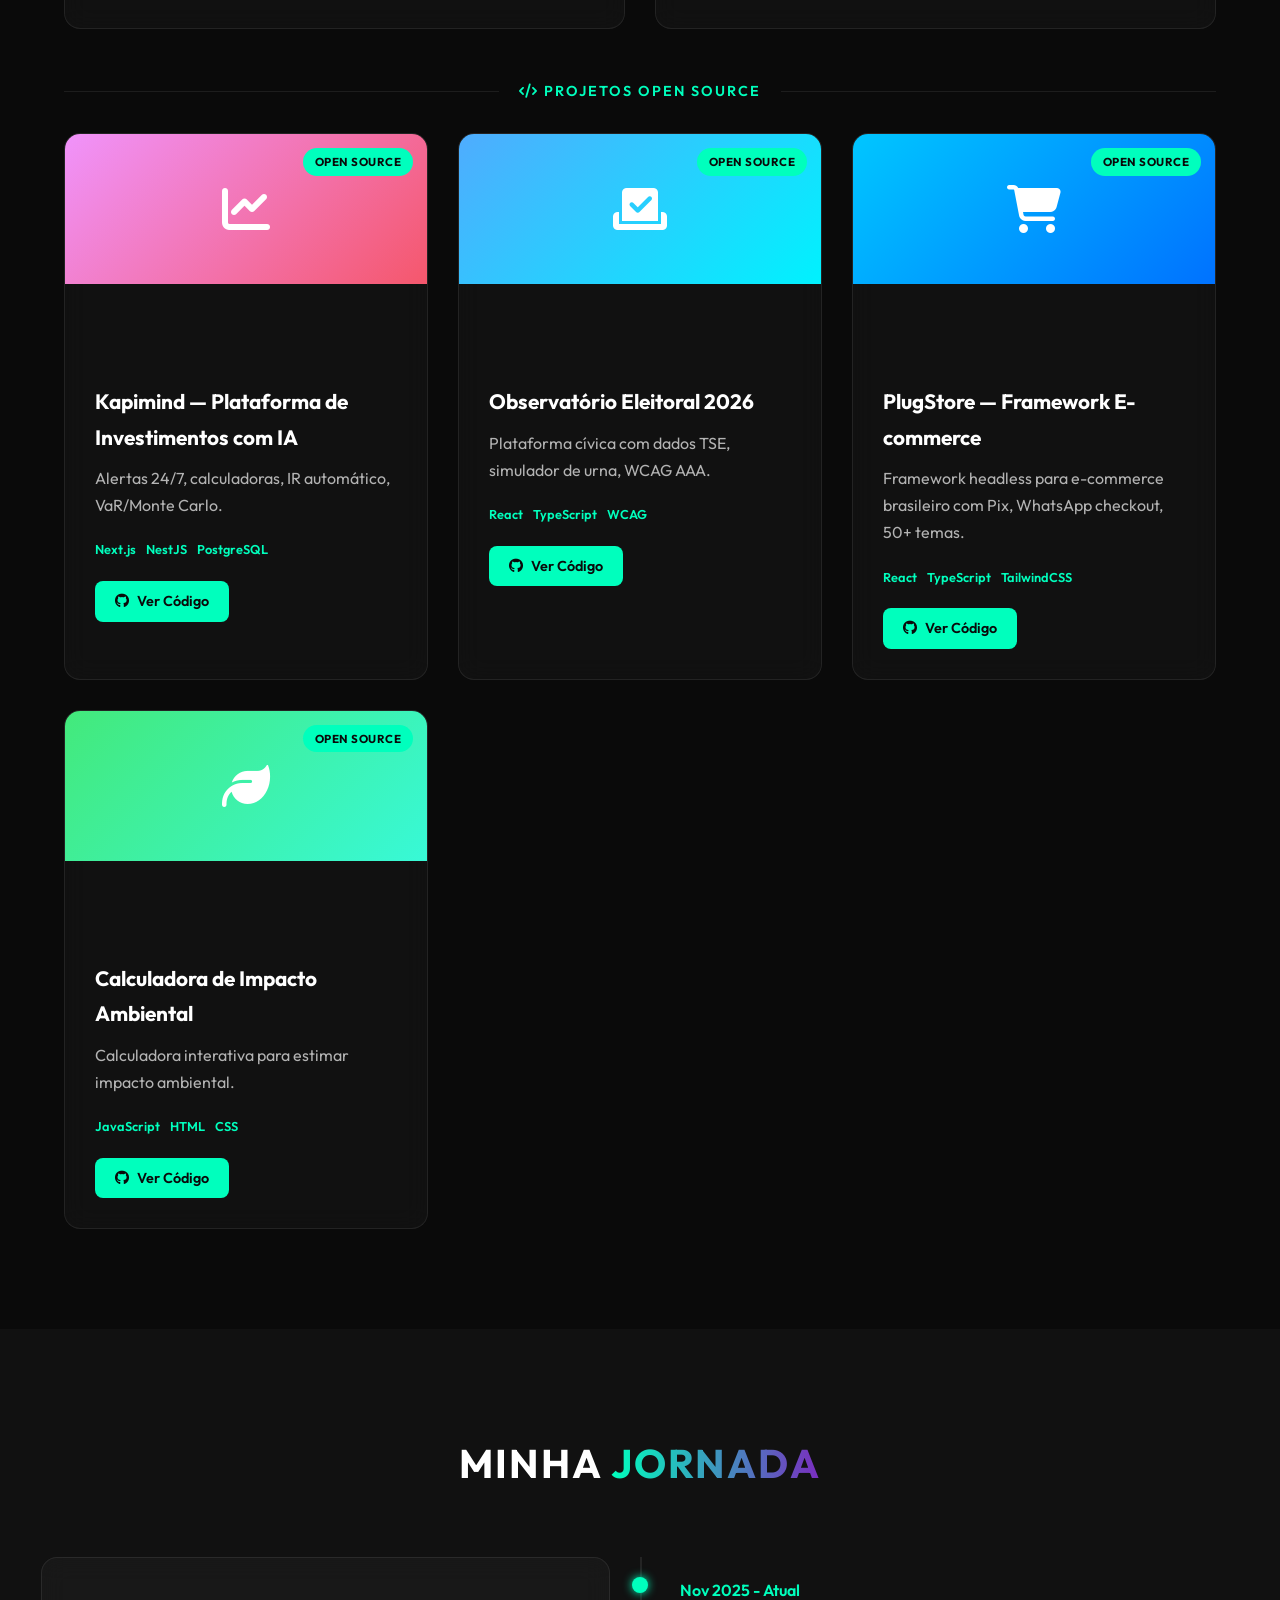
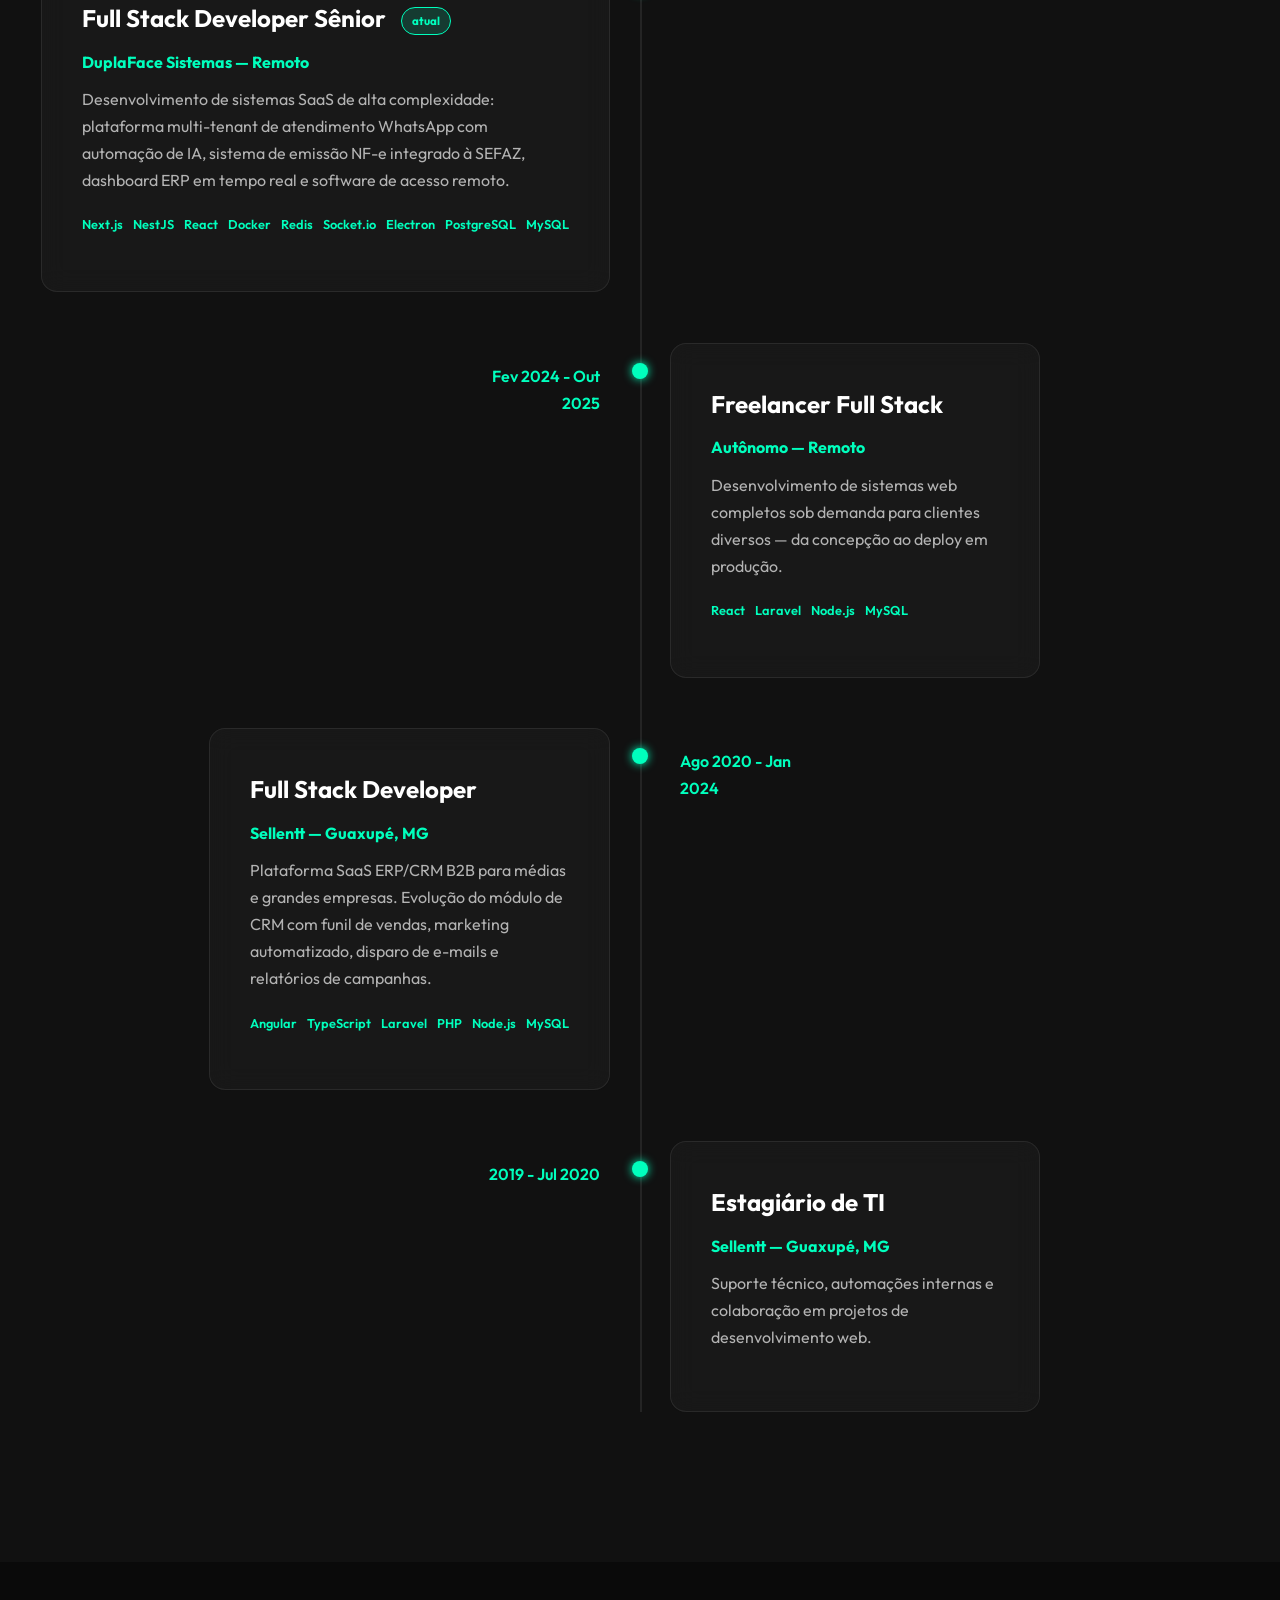
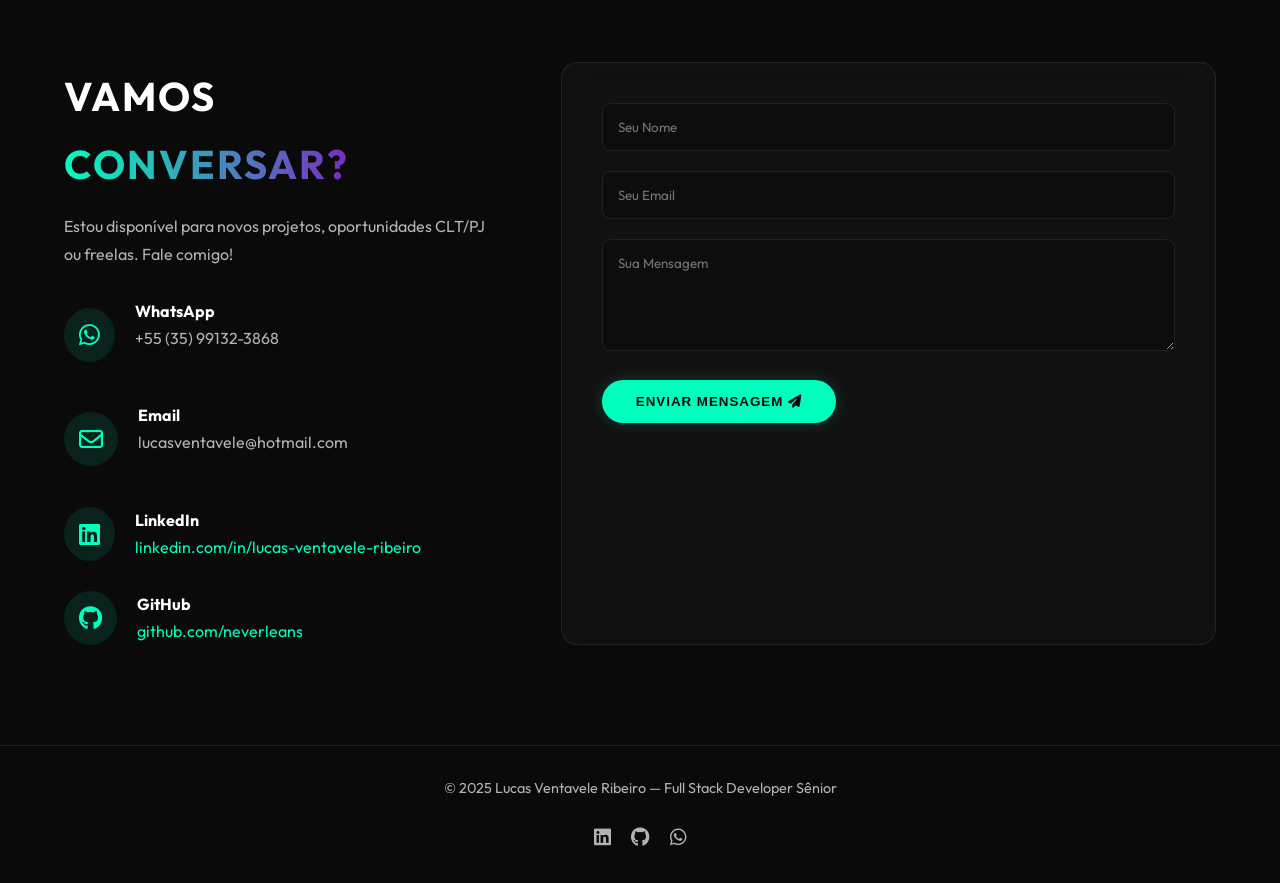
==== commit 60ff7664: "feat: add commercial projects section with private repo badges - Added Nexus, DuplaDesk, Kortex Fisc" ====
--- a/index.html
+++ b/index.html
@@ -30,6 +30,17 @@
             text-transform: uppercase;
             z-index: 2;
         }
+
+        /* Badge para projetos comerciais */
+        .badge-comercial {
+            background: var(--secondary) !important;
+        }
+
+        /* Badge para projetos em desenvolvimento */
+        .badge-dev {
+            background: #f59e0b !important;
+        }
+
         .project-image { position: relative; }
 
         /* Skills com ícone de categoria + cor por grupo */
@@ -50,7 +61,7 @@
             vertical-align: middle;
         }
 
-        /* Projetos grid 2+2 */
+        /* Projetos grid 2 colunas */
         .projects-grid-main { display: grid; grid-template-columns: repeat(2, 1fr); gap: 30px; }
         .projects-grid-side { display: grid; grid-template-columns: repeat(3, 1fr); gap: 30px; margin-top: 30px; }
 
@@ -99,6 +110,89 @@
             0%, 100% { opacity: 1; }
             50% { opacity: 0.4; }
         }
+
+        /* Botões de projeto */
+        .project-links {
+            display: flex;
+            gap: 12px;
+            margin-top: 20px;
+            flex-wrap: wrap;
+        }
+
+        .btn-sm {
+            padding: 8px 20px;
+            font-size: 0.9rem;
+            border-radius: 8px;
+            background: var(--primary);
+            color: var(--bg-main);
+            font-weight: 600;
+            display: inline-flex;
+            align-items: center;
+            gap: 8px;
+            transition: all 0.3s ease;
+        }
+
+        .btn-sm:hover {
+            transform: translateY(-2px);
+            box-shadow: 0 5px 15px rgba(0, 255, 189, 0.3);
+        }
+
+        .btn-outline-sm {
+            background: transparent;
+            border: 1px solid var(--border-glass);
+            color: var(--text-light);
+        }
+
+        .btn-outline-sm:hover {
+            border-color: var(--primary);
+            color: var(--primary);
+        }
+
+        /* Botão desabilitado */
+        .btn-disabled {
+            background: rgba(255,255,255,0.05);
+            border: 1px solid var(--border-glass);
+            color: var(--text-gray);
+            cursor: not-allowed;
+            opacity: 0.6;
+        }
+
+        .btn-disabled:hover {
+            transform: none;
+            box-shadow: none;
+        }
+
+        /* Indicador de projeto privado */
+        .private-indicator {
+            display: flex;
+            align-items: center;
+            gap: 6px;
+            font-size: 0.75rem;
+            color: var(--text-gray);
+            margin-top: 8px;
+        }
+
+        /* Seção de projetos comerciais */
+        .section-divider {
+            display: flex;
+            align-items: center;
+            gap: 20px;
+            margin: 50px 0 30px;
+        }
+        .section-divider::before,
+        .section-divider::after {
+            content: '';
+            flex: 1;
+            height: 1px;
+            background: var(--border-glass);
+        }
+        .section-divider span {
+            color: var(--primary);
+            font-size: 0.9rem;
+            font-weight: 600;
+            text-transform: uppercase;
+            letter-spacing: 2px;
+        }
     </style>
 </head>
 <body>
@@ -209,15 +303,15 @@
     <!-- ── PROJETOS ──────────────────────────────────────────────── -->
     <section id="projects" class="section-padding">
         <div class="container">
-            <h2 class="section-title reveal">Projetos em <span>Destaque</span></h2>
-            <p class="section-subtitle reveal">Sistemas que desenvolvi do zero — da arquitetura ao deploy.</p>
-
-            <!-- Projetos principais (grandes) -->
+            <h2 class="section-title reveal">Projetos <span> Comerciais</span></h2>
+            <p class="section-subtitle reveal">Sistemas desenvolvidos para empresas — código sob propriedade intelectual.</p>
+
+            <!-- Projetos comerciais -->
             <div class="projects-grid-main">
 
                 <div class="project-card glass-card reveal">
                     <div class="project-image">
-                        <span class="project-badge">SaaS · Produção</span>
+                        <span class="project-badge badge-comercial">Comercial</span>
                         <div style="background: linear-gradient(135deg, #667eea 0%, #764ba2 100%); height: 200px; display: flex; align-items: center; justify-content: center;">
                             <i class="fab fa-whatsapp" style="font-size: 4rem; color: white;"></i>
                         </div>
@@ -229,16 +323,43 @@
                             <span>React</span><span>tRPC</span><span>NestJS</span><span>MySQL</span><span>Redis</span><span>Docker</span>
                         </div>
                         <div class="project-links">
-                            <a href="https://github.com/neverleans/nexus" target="_blank" class="btn-sm"><i class="fab fa-github"></i> Ver Código</a>
-                        </div>
-                    </div>
-                </div>
-
-                <div class="project-card glass-card reveal">
-                    <div class="project-image">
-                        <span class="project-badge">SaaS · Produção</span>
+                            <a href="mailto:nexus@duplafacesistemas.com" class="btn-sm"><i class="fas fa-external-link-alt"></i> Solicitar Demo</a>
+                            <span class="btn-sm btn-disabled" title="Código proprietário"><i class="fas fa-lock"></i> Código</span>
+                        </div>
+                        <div class="private-indicator">
+                            <i class="fas fa-building"></i> DuplaFace Sistemas — Projeto Comercial
+                        </div>
+                    </div>
+                </div>
+
+                <div class="project-card glass-card reveal">
+                    <div class="project-image">
+                        <span class="project-badge badge-comercial">Comercial</span>
+                        <div style="background: linear-gradient(135deg, #ee0979 0%, #ff6a00 100%); height: 200px; display: flex; align-items: center; justify-content: center;">
+                            <i class="fas fa-headset" style="font-size: 4rem; color: white;"></i>
+                        </div>
+                    </div>
+                    <div class="project-info">
+                        <h3>DuplaDesk — Software de Acesso Remoto</h3>
+                        <p>Alternativa ao AnyDesk desenvolvida do zero. Electron + WebRTC com suporte a multi-monitor, transferência de arquivos, chat integrado, gravação de sessão.</p>
+                        <div class="tech-stack">
+                            <span>Electron</span><span>WebRTC</span><span>Socket.io</span><span>Node.js</span>
+                        </div>
+                        <div class="project-links">
+                            <a href="https://helpdesk.duplafacesistemas.com" target="_blank" class="btn-sm"><i class="fas fa-external-link-alt"></i> Ver Demo</a>
+                            <span class="btn-sm btn-disabled" title="Código proprietário"><i class="fas fa-lock"></i> Código</span>
+                        </div>
+                        <div class="private-indicator">
+                            <i class="fas fa-building"></i> DuplaFace Sistemas — Projeto Comercial
+                        </div>
+                    </div>
+                </div>
+
+                <div class="project-card glass-card reveal">
+                    <div class="project-image">
+                        <span class="project-badge badge-comercial">Comercial</span>
                         <div style="background: linear-gradient(135deg, #11998e 0%, #38ef7d 100%); height: 200px; display: flex; align-items: center; justify-content: center;">
-                            <i class="fas fa-file-invoice" style="font-size: 4rem; color: white;"></i>
+                            <i class="fas fa-file-invoice-dollar" style="font-size: 4rem; color: white;"></i>
                         </div>
                     </div>
                     <div class="project-info">
@@ -248,57 +369,51 @@
                             <span>Node.js</span><span>Express</span><span>PostgreSQL</span><span>ACBrMonitor</span><span>Docker</span>
                         </div>
                         <div class="project-links">
-                            <a href="https://github.com/neverleans/kortex-fiscal" target="_blank" class="btn-sm"><i class="fab fa-github"></i> Ver Código</a>
-                        </div>
-                    </div>
-                </div>
-
-                <div class="project-card glass-card reveal">
-                    <div class="project-image">
-                        <span class="project-badge">Desktop App</span>
-                        <div style="background: linear-gradient(135deg, #ee0979 0%, #ff6a00 100%); height: 200px; display: flex; align-items: center; justify-content: center;">
-                            <i class="fas fa-desktop" style="font-size: 4rem; color: white;"></i>
-                        </div>
-                    </div>
-                    <div class="project-info">
-                        <h3>DuplaDesk — Software de Acesso Remoto</h3>
-                        <p>Alternativa ao AnyDesk desenvolvida do zero. Electron + WebRTC com suporte a multi-monitor, transferência de arquivos, chat integrado, gravação de sessão.</p>
-                        <div class="tech-stack">
-                            <span>Electron</span><span>WebRTC</span><span>Socket.io</span><span>Node.js</span>
-                        </div>
-                        <div class="project-links">
-                            <a href="https://github.com/neverleans/dupladesk" target="_blank" class="btn-sm"><i class="fab fa-github"></i> Ver Código</a>
-                        </div>
-                    </div>
-                </div>
-
-                <div class="project-card glass-card reveal">
-                    <div class="project-image">
-                        <span class="project-badge">Framework</span>
+                            <a href="mailto:contato@duplafacesistemas.com" class="btn-sm"><i class="fas fa-external-link-alt"></i> Solicitar Demo</a>
+                            <span class="btn-sm btn-disabled" title="Código proprietário"><i class="fas fa-lock"></i> Código</span>
+                        </div>
+                        <div class="private-indicator">
+                            <i class="fas fa-building"></i> DuplaFace Sistemas — Projeto Comercial
+                        </div>
+                    </div>
+                </div>
+
+                <div class="project-card glass-card reveal">
+                    <div class="project-image">
+                        <span class="project-badge badge-dev">Em Breve</span>
                         <div style="background: linear-gradient(135deg, #00c6ff 0%, #0072ff 100%); height: 200px; display: flex; align-items: center; justify-content: center;">
                             <i class="fas fa-shopping-cart" style="font-size: 4rem; color: white;"></i>
                         </div>
                     </div>
                     <div class="project-info">
-                        <h3>PlugStore — Framework E-commerce</h3>
-                        <p>Framework headless para e-commerce brasileiro com Pix integrado (CRC-16), WhatsApp checkout, 50+ temas profissionais e PWA offline. Publicação npm.</p>
-                        <div class="tech-stack">
-                            <span>React</span><span>TypeScript</span><span>TailwindCSS</span><span>PWA</span>
-                        </div>
-                        <div class="project-links">
-                            <a href="https://github.com/neverleans/plug-store" target="_blank" class="btn-sm"><i class="fab fa-github"></i> Ver Código</a>
-                        </div>
-                    </div>
-                </div>
-
-            </div>
-
-            <!-- Projetos menores -->
+                        <h3>DuplaSales — Sistema de Vendas</h3>
+                        <p>Sistema completo de gestão de vendas com PDV, controle de estoque, relatórios financeiros e integração com ERP. Em desenvolvimento.</p>
+                        <div class="tech-stack">
+                            <span>React</span><span>NestJS</span><span>MySQL</span><span>Docker</span>
+                        </div>
+                        <div class="project-links">
+                            <a href="mailto:contato@duplafacesistemas.com" class="btn-sm"><i class="fas fa-clock"></i> Em Breve</a>
+                            <span class="btn-sm btn-disabled" title="Em desenvolvimento"><i class="fas fa-lock"></i> Código</span>
+                        </div>
+                        <div class="private-indicator">
+                            <i class="fas fa-building"></i> DuplaFace Sistemas — Em Desenvolvimento
+                        </div>
+                    </div>
+                </div>
+
+            </div>
+
+            <!-- Divisor -->
+            <div class="section-divider">
+                <span><i class="fas fa-code"></i> Projetos Open Source</span>
+            </div>
+
+            <!-- Projetos open source -->
             <div class="projects-grid-side">
 
                 <div class="project-card glass-card reveal">
                     <div class="project-image">
-                        <span class="project-badge">AI-Powered</span>
+                        <span class="project-badge">Open Source</span>
                         <div style="background: linear-gradient(135deg, #f093fb 0%, #f5576c 100%); height: 150px; display: flex; align-items: center; justify-content: center;">
                             <i class="fas fa-chart-line" style="font-size: 3rem; color: white;"></i>
                         </div>
@@ -308,6 +423,9 @@
                         <p>Alertas 24/7, calculadoras, IR automático, VaR/Monte Carlo.</p>
                         <div class="tech-stack">
                             <span>Next.js</span><span>NestJS</span><span>PostgreSQL</span>
+                        </div>
+                        <div class="project-links">
+                            <a href="https://github.com/neverleans/kapimind" target="_blank" class="btn-sm"><i class="fab fa-github"></i> Ver Código</a>
                         </div>
                     </div>
                 </div>
@@ -325,6 +443,28 @@
                         <div class="tech-stack">
                             <span>React</span><span>TypeScript</span><span>WCAG</span>
                         </div>
+                        <div class="project-links">
+                            <a href="https://github.com/neverleans/observatorio-eleitoral" target="_blank" class="btn-sm"><i class="fab fa-github"></i> Ver Código</a>
+                        </div>
+                    </div>
+                </div>
+
+                <div class="project-card glass-card reveal">
+                    <div class="project-image">
+                        <span class="project-badge">Open Source</span>
+                        <div style="background: linear-gradient(135deg, #00c6ff 0%, #0072ff 100%); height: 150px; display: flex; align-items: center; justify-content: center;">
+                            <i class="fas fa-shopping-cart" style="font-size: 3rem; color: white;"></i>
+                        </div>
+                    </div>
+                    <div class="project-info">
+                        <h3>PlugStore — Framework E-commerce</h3>
+                        <p>Framework headless para e-commerce brasileiro com Pix, WhatsApp checkout, 50+ temas.</p>
+                        <div class="tech-stack">
+                            <span>React</span><span>TypeScript</span><span>TailwindCSS</span>
+                        </div>
+                        <div class="project-links">
+                            <a href="https://github.com/neverleans/plug-store" target="_blank" class="btn-sm"><i class="fab fa-github"></i> Ver Código</a>
+                        </div>
                     </div>
                 </div>
 
@@ -342,7 +482,7 @@
                             <span>JavaScript</span><span>HTML</span><span>CSS</span>
                         </div>
                         <div class="project-links">
-                            <a href="https://github.com/neverleans/calculadora-de-impacto-ambiental" target="_blank" class="btn-sm btn-outline-sm"><i class="fab fa-github"></i> Code</a>
+                            <a href="https://github.com/neverleans/calculadora-de-impacto-ambiental" target="_blank" class="btn-sm"><i class="fab fa-github"></i> Ver Código</a>
                         </div>
                     </div>
                 </div>
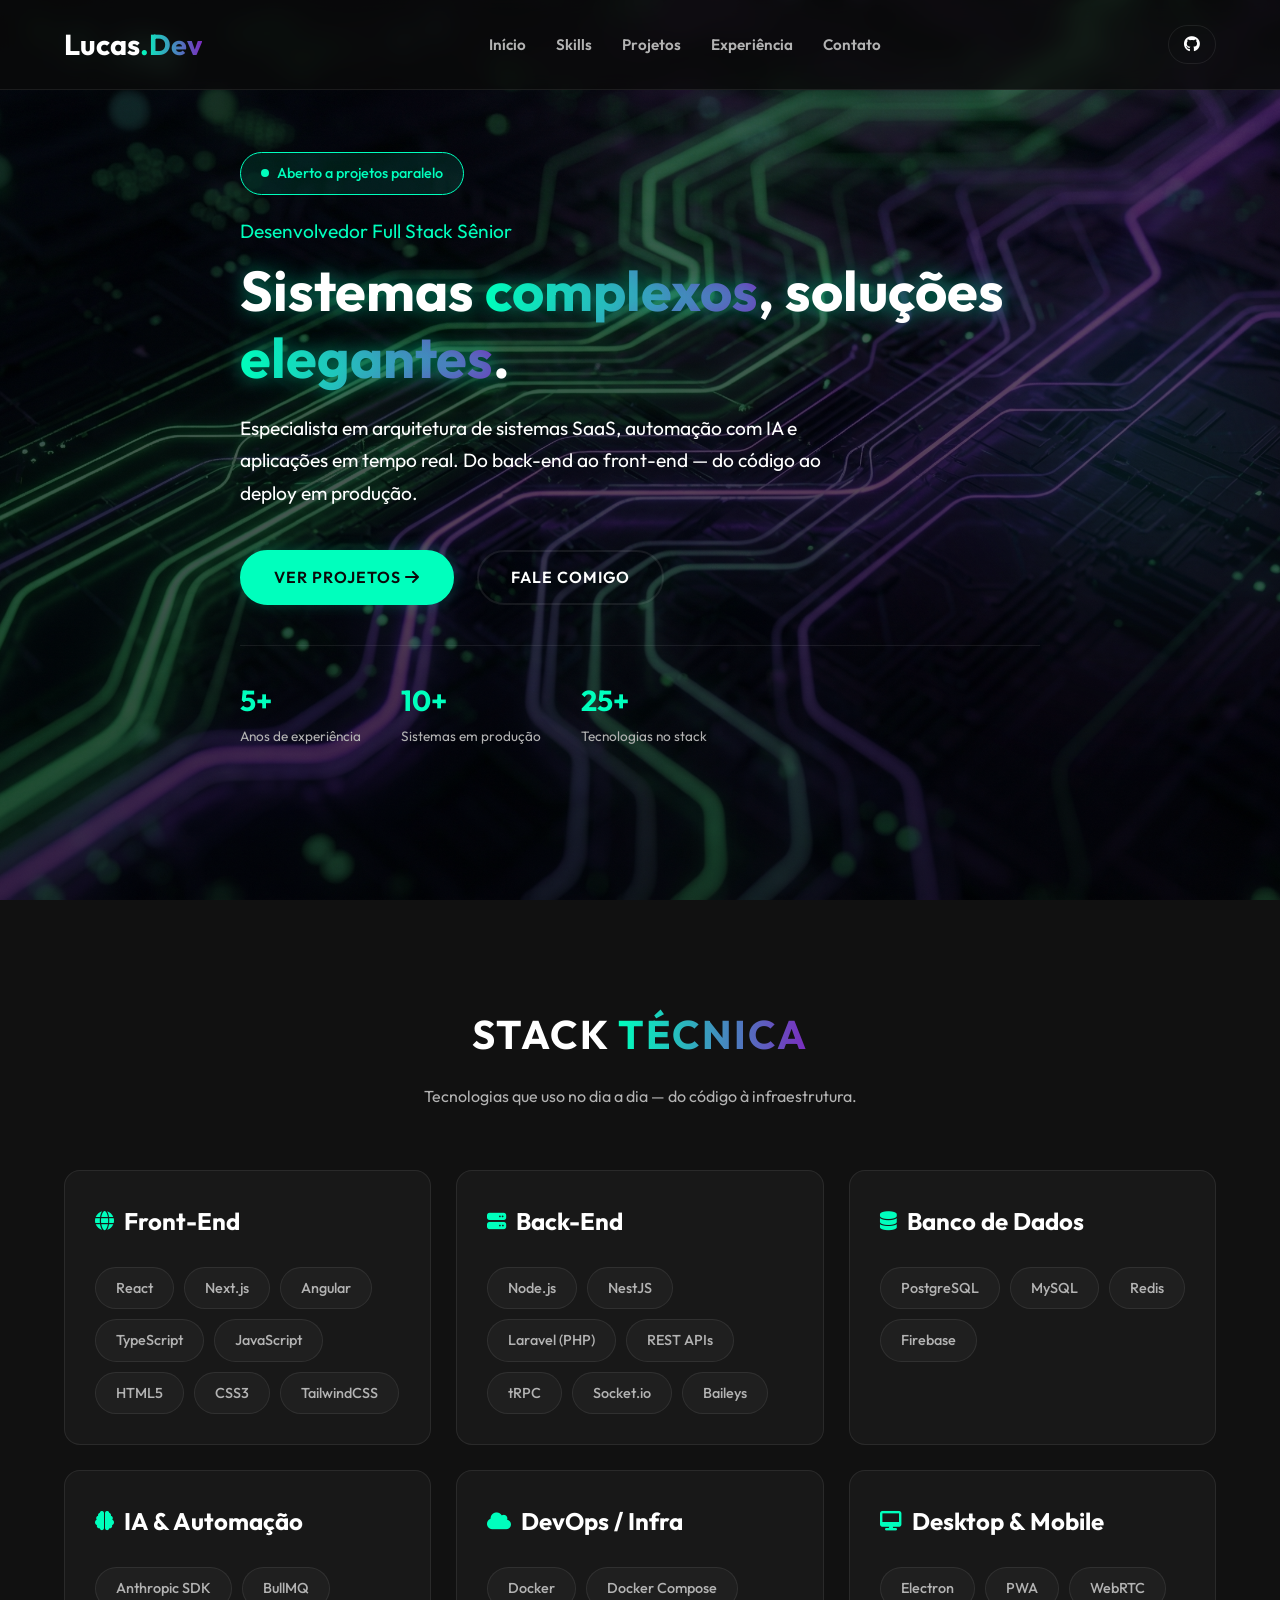
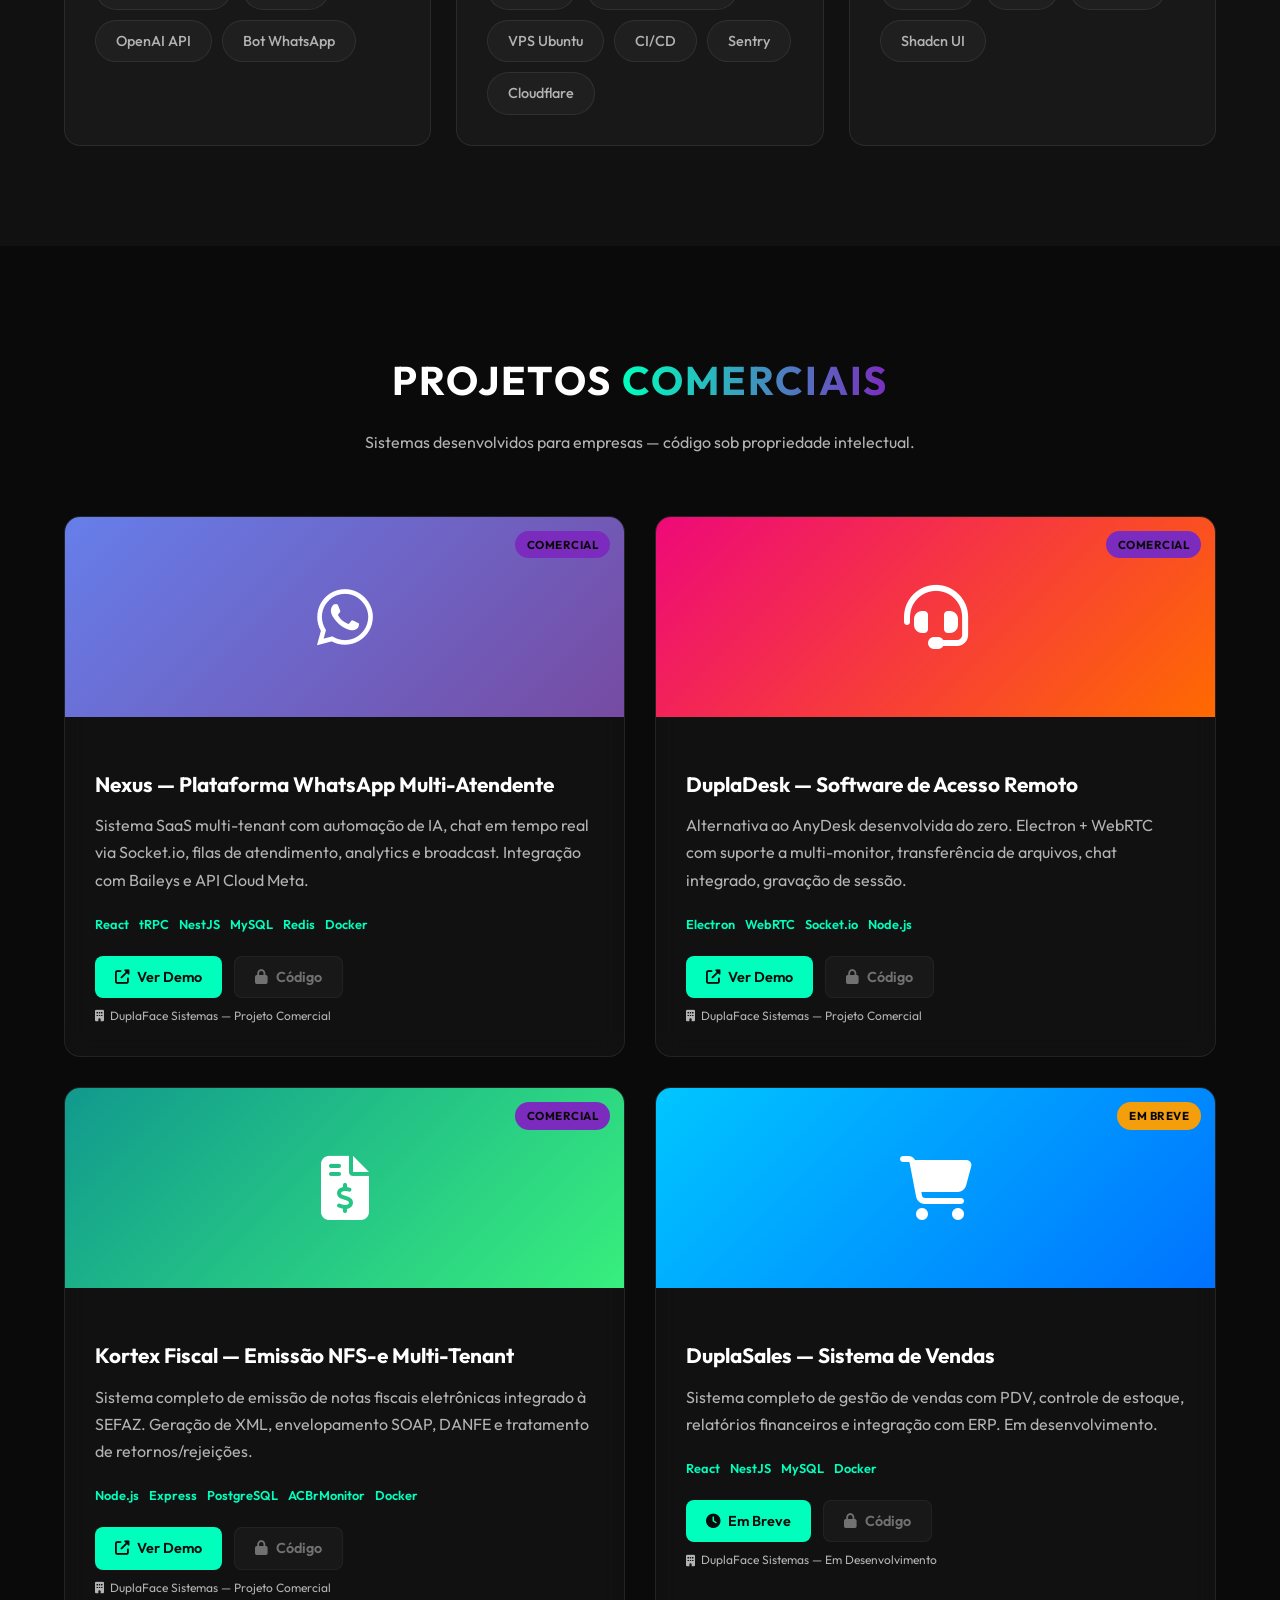
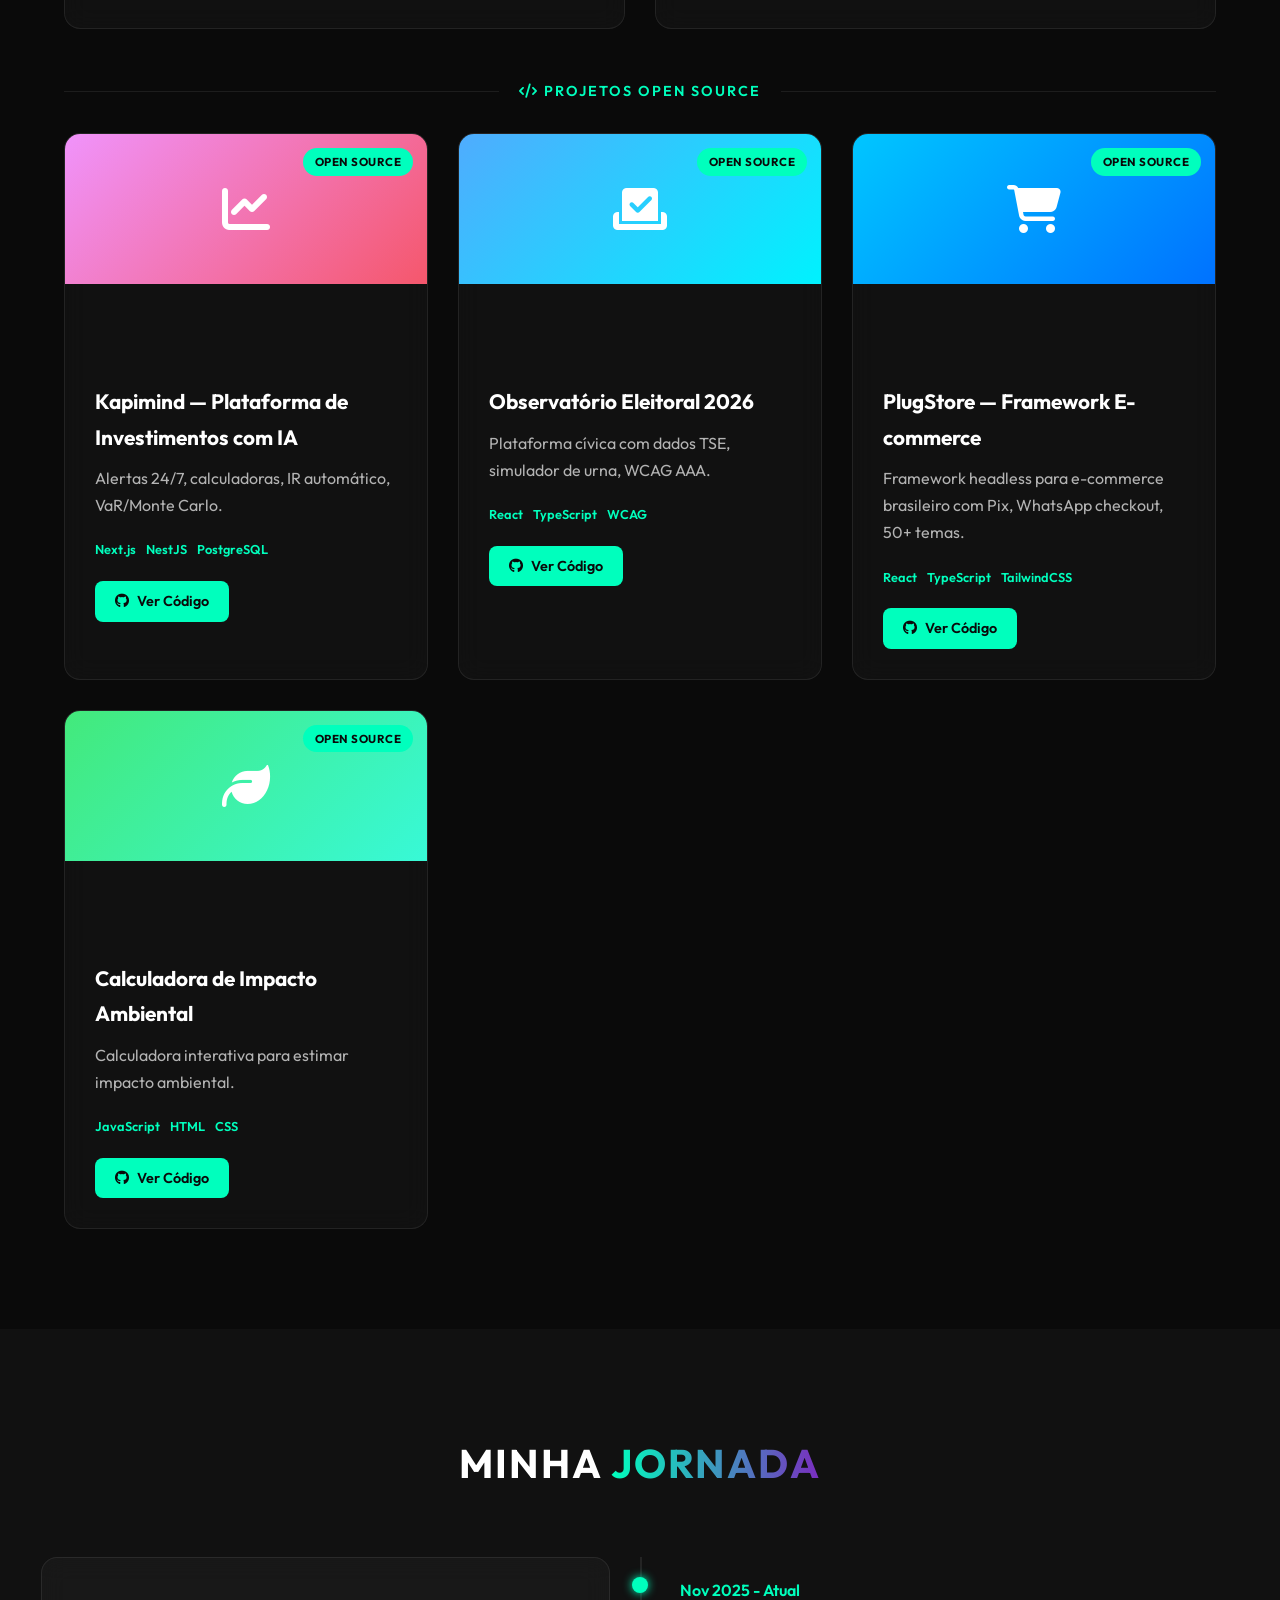
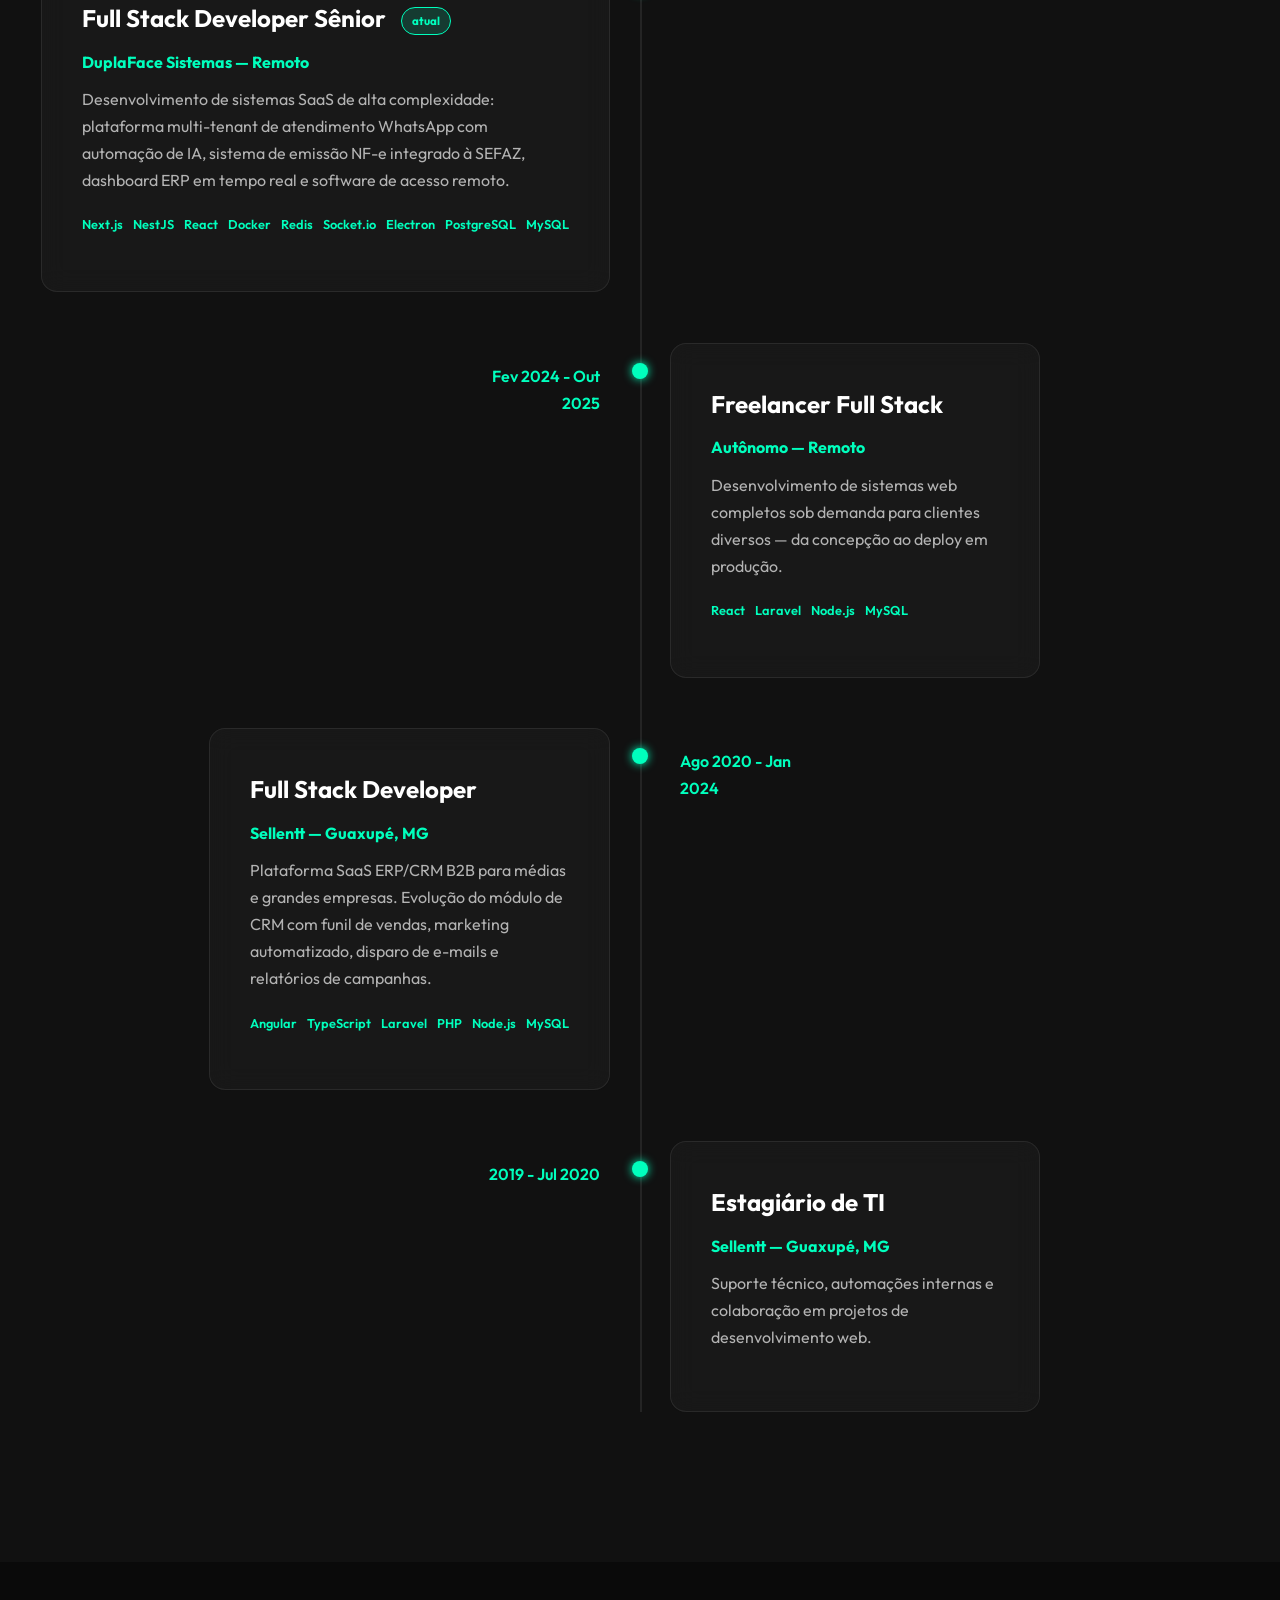
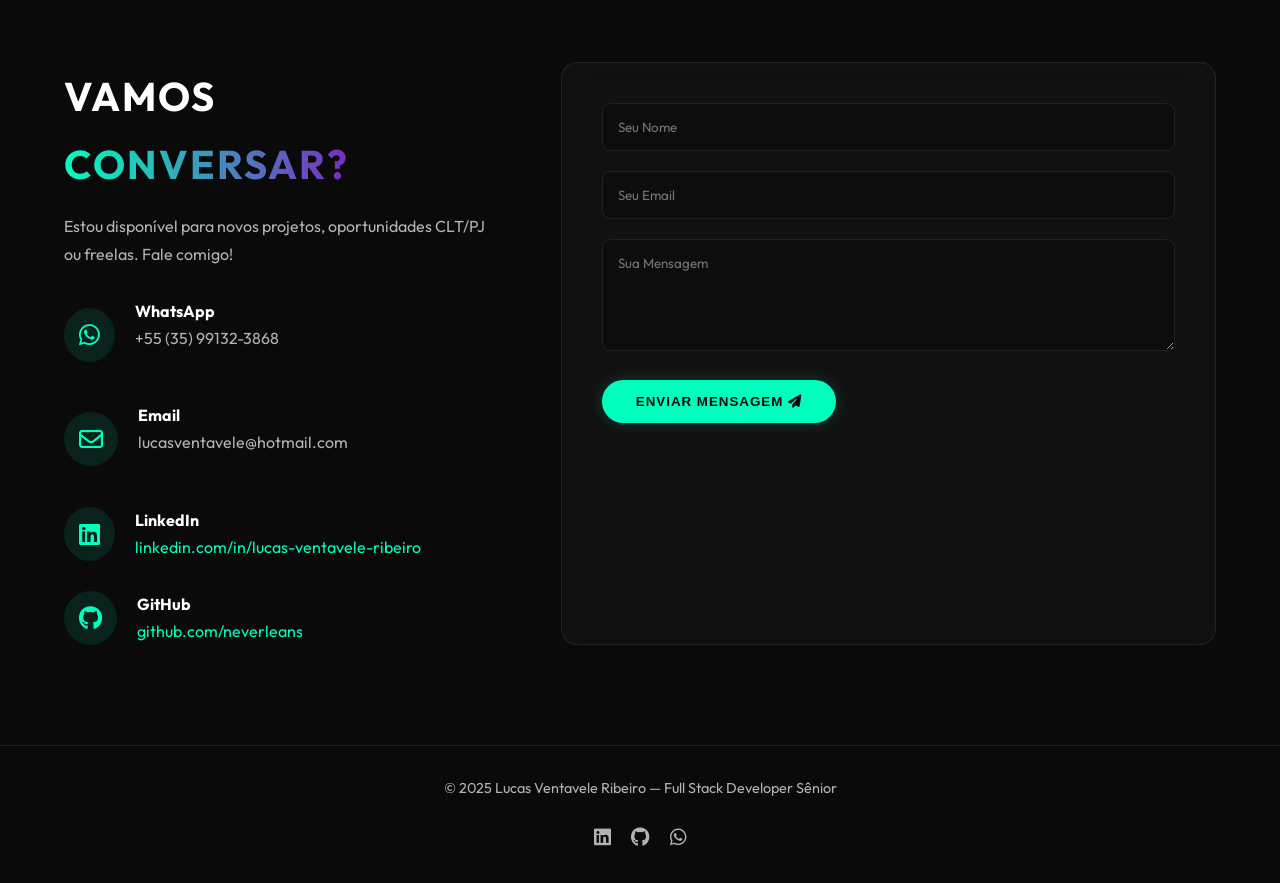
==== commit 14ea90f6: "fix: update demo links to direct URLs - Nexus: nexus.duplafacesistemas.com - Kortex Fiscal: kortexfi" ====
--- a/index.html
+++ b/index.html
@@ -323,7 +323,7 @@
                             <span>React</span><span>tRPC</span><span>NestJS</span><span>MySQL</span><span>Redis</span><span>Docker</span>
                         </div>
                         <div class="project-links">
-                            <a href="mailto:nexus@duplafacesistemas.com" class="btn-sm"><i class="fas fa-external-link-alt"></i> Solicitar Demo</a>
+                            <a href="https://nexus.duplafacesistemas.com" target="_blank" class="btn-sm"><i class="fas fa-external-link-alt"></i> Ver Demo</a>
                             <span class="btn-sm btn-disabled" title="Código proprietário"><i class="fas fa-lock"></i> Código</span>
                         </div>
                         <div class="private-indicator">
@@ -369,7 +369,7 @@
                             <span>Node.js</span><span>Express</span><span>PostgreSQL</span><span>ACBrMonitor</span><span>Docker</span>
                         </div>
                         <div class="project-links">
-                            <a href="mailto:contato@duplafacesistemas.com" class="btn-sm"><i class="fas fa-external-link-alt"></i> Solicitar Demo</a>
+                            <a href="https://kortexfiscal.duplafacesistemas.com" target="_blank" class="btn-sm"><i class="fas fa-external-link-alt"></i> Ver Demo</a>
                             <span class="btn-sm btn-disabled" title="Código proprietário"><i class="fas fa-lock"></i> Código</span>
                         </div>
                         <div class="private-indicator">
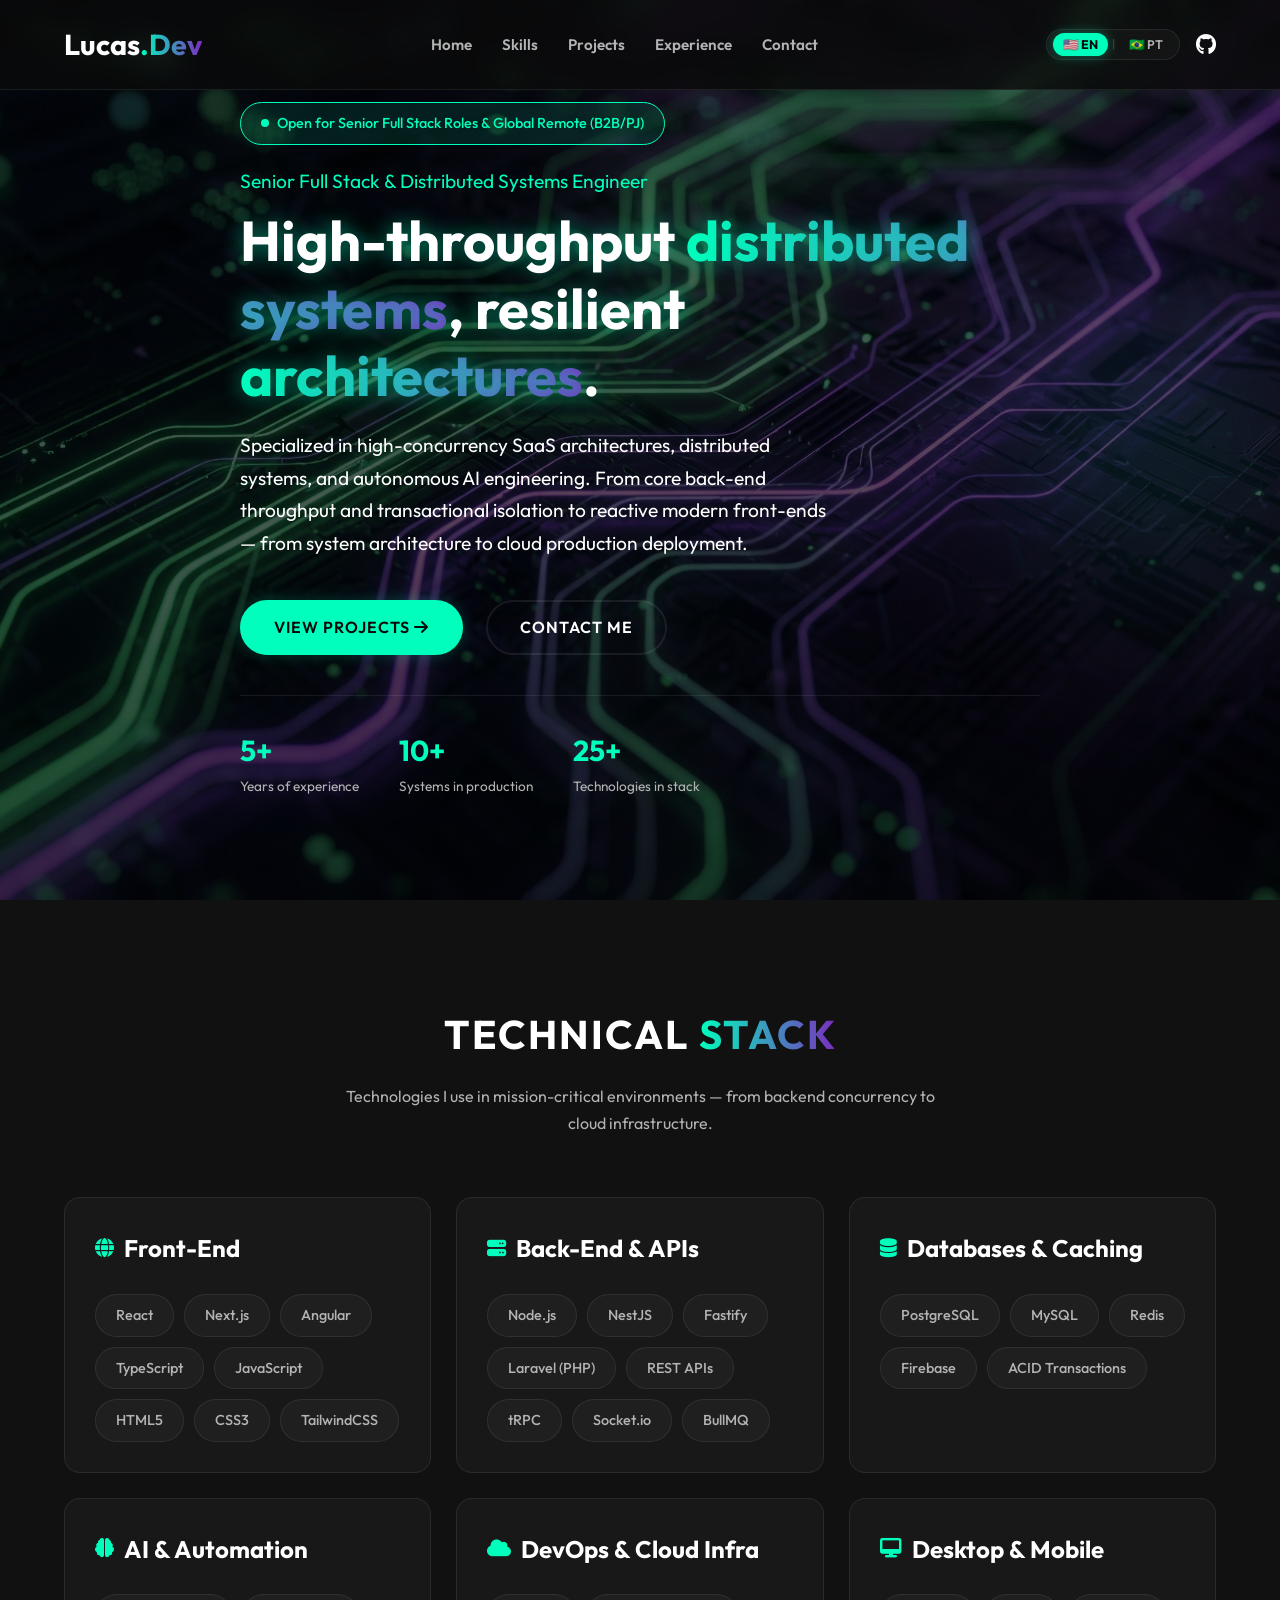
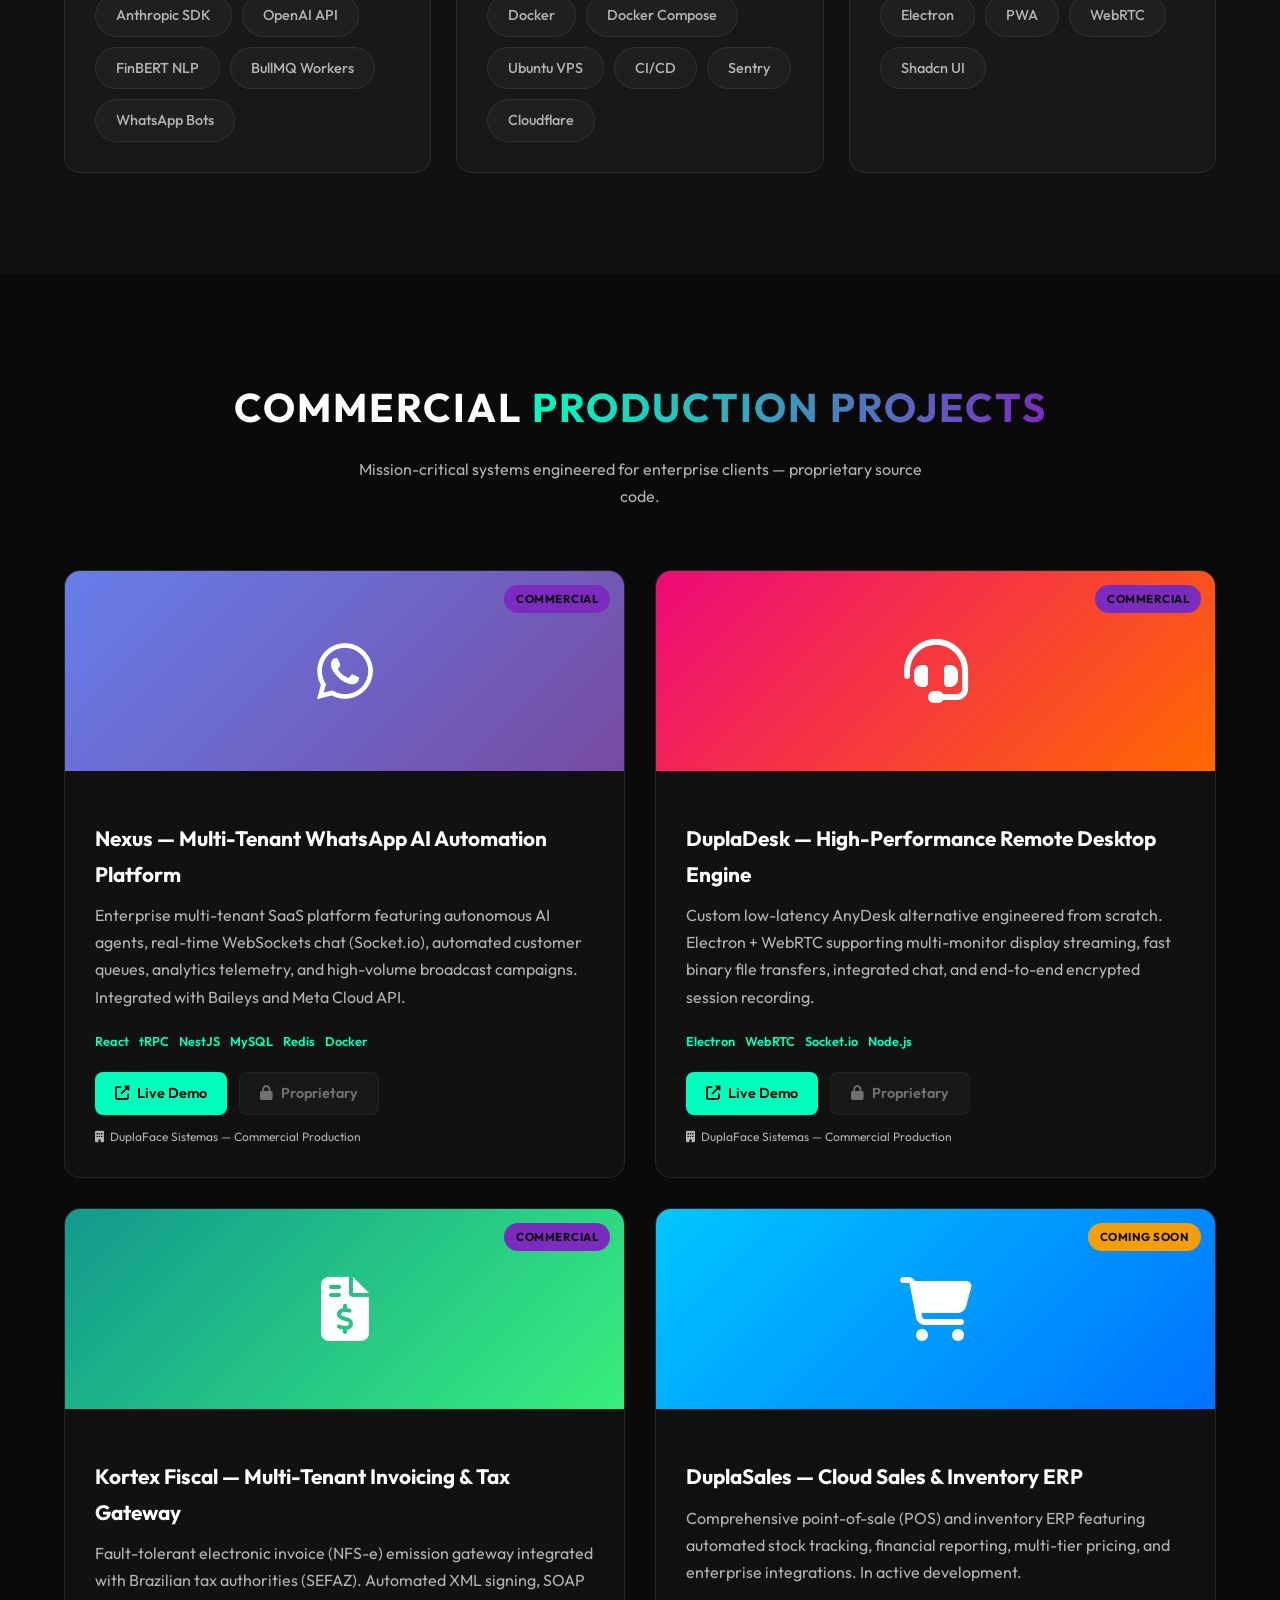
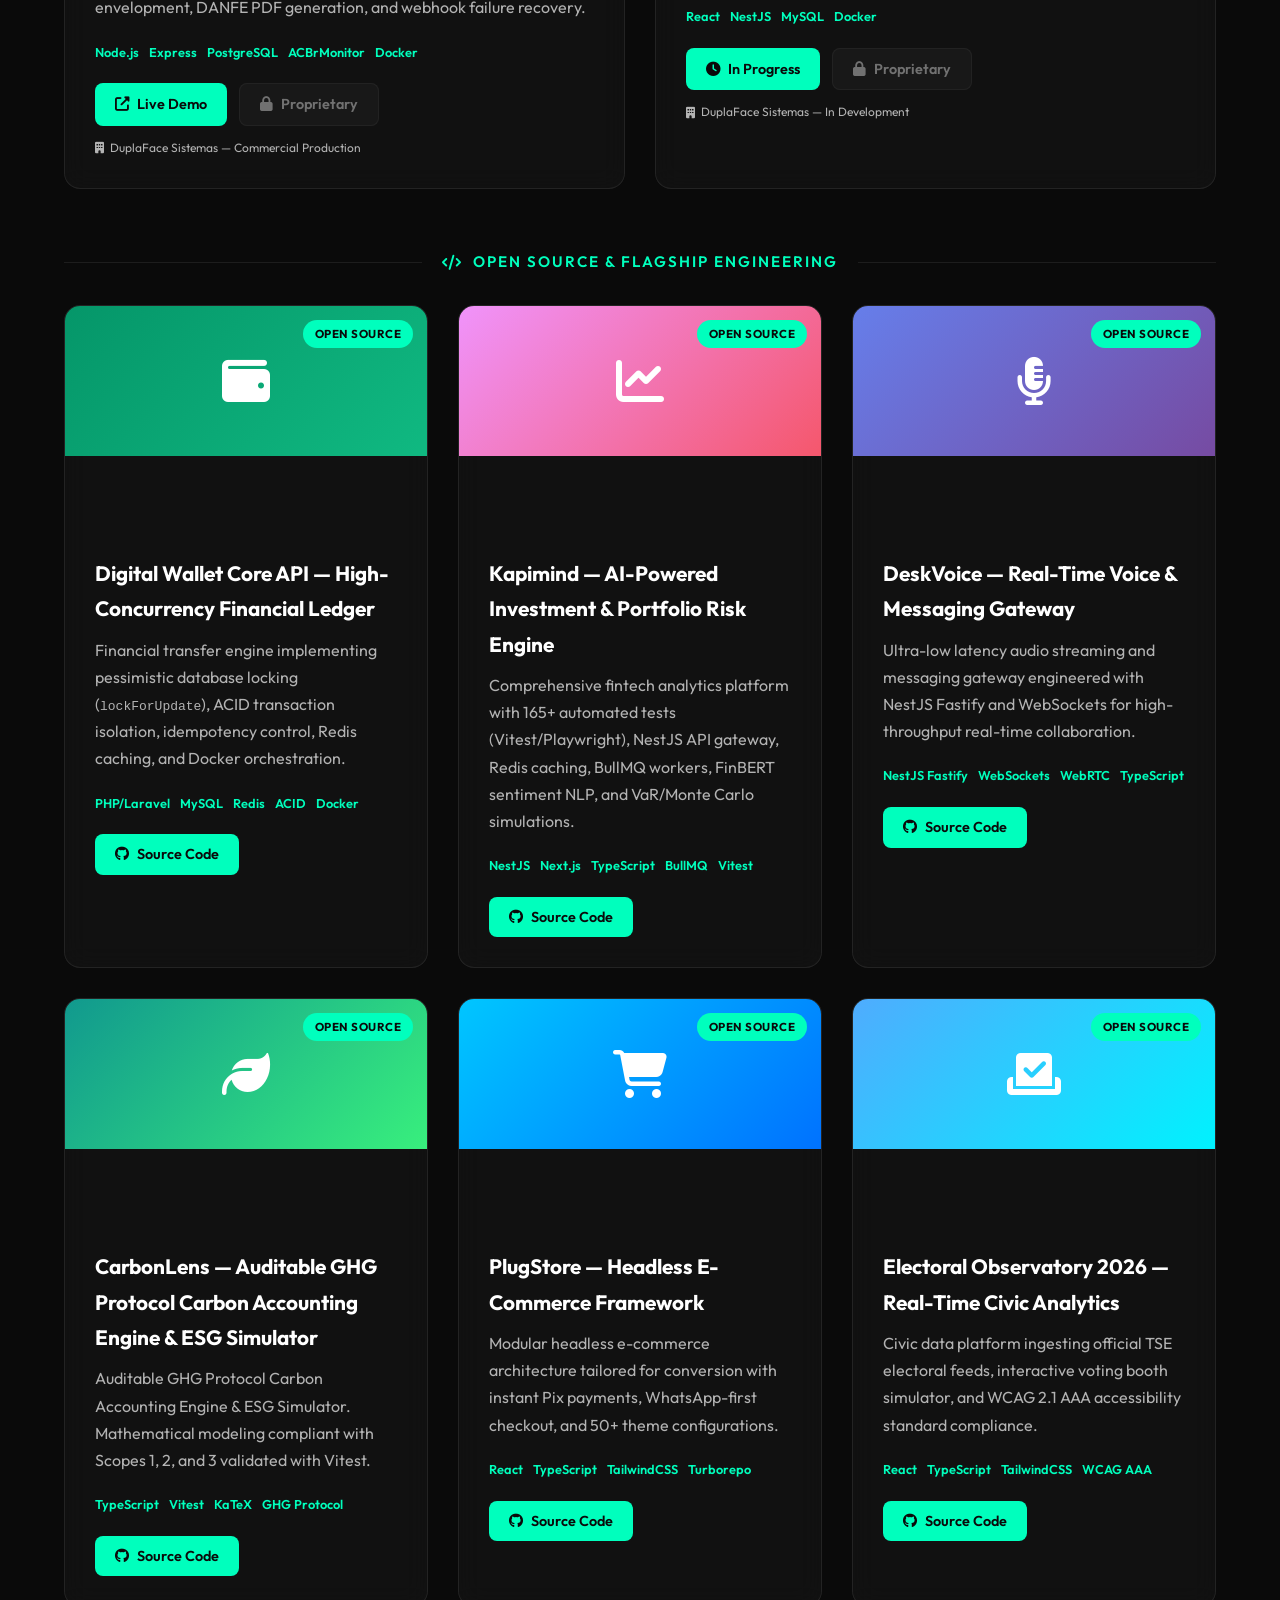
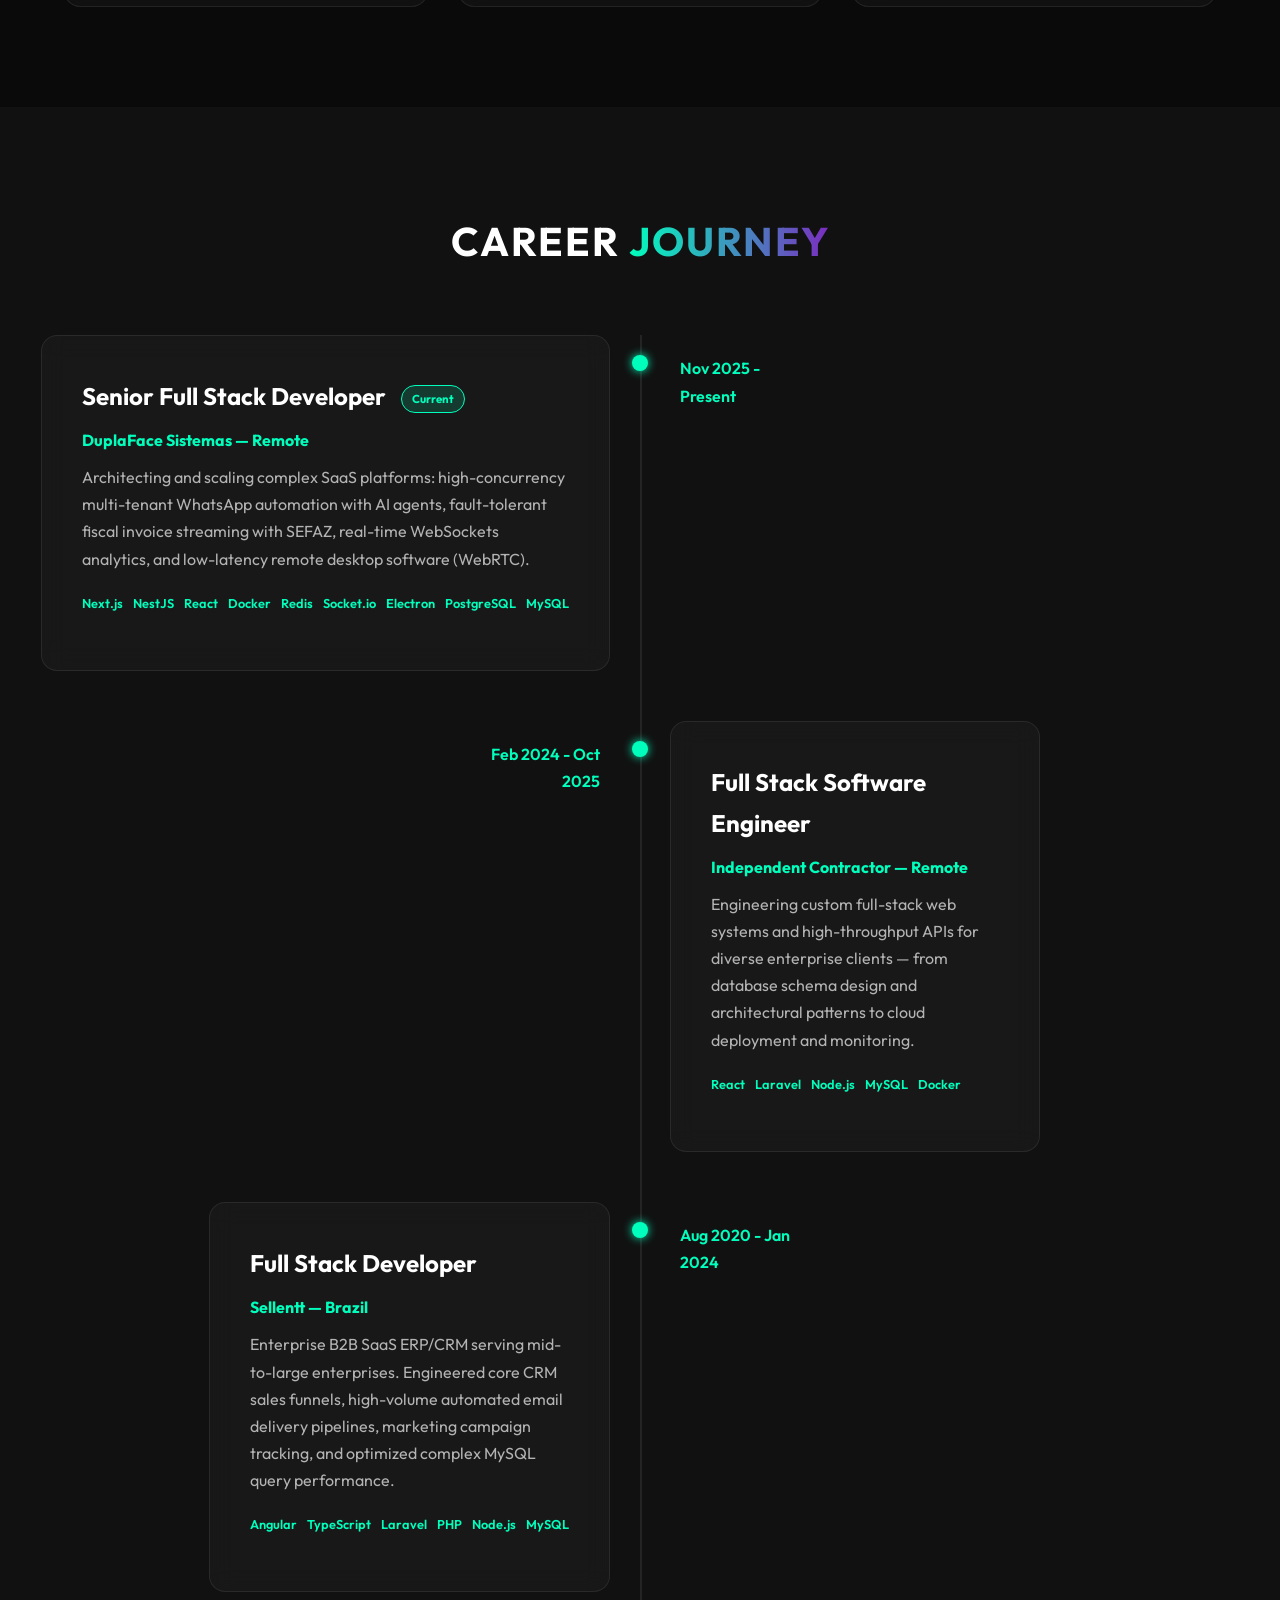
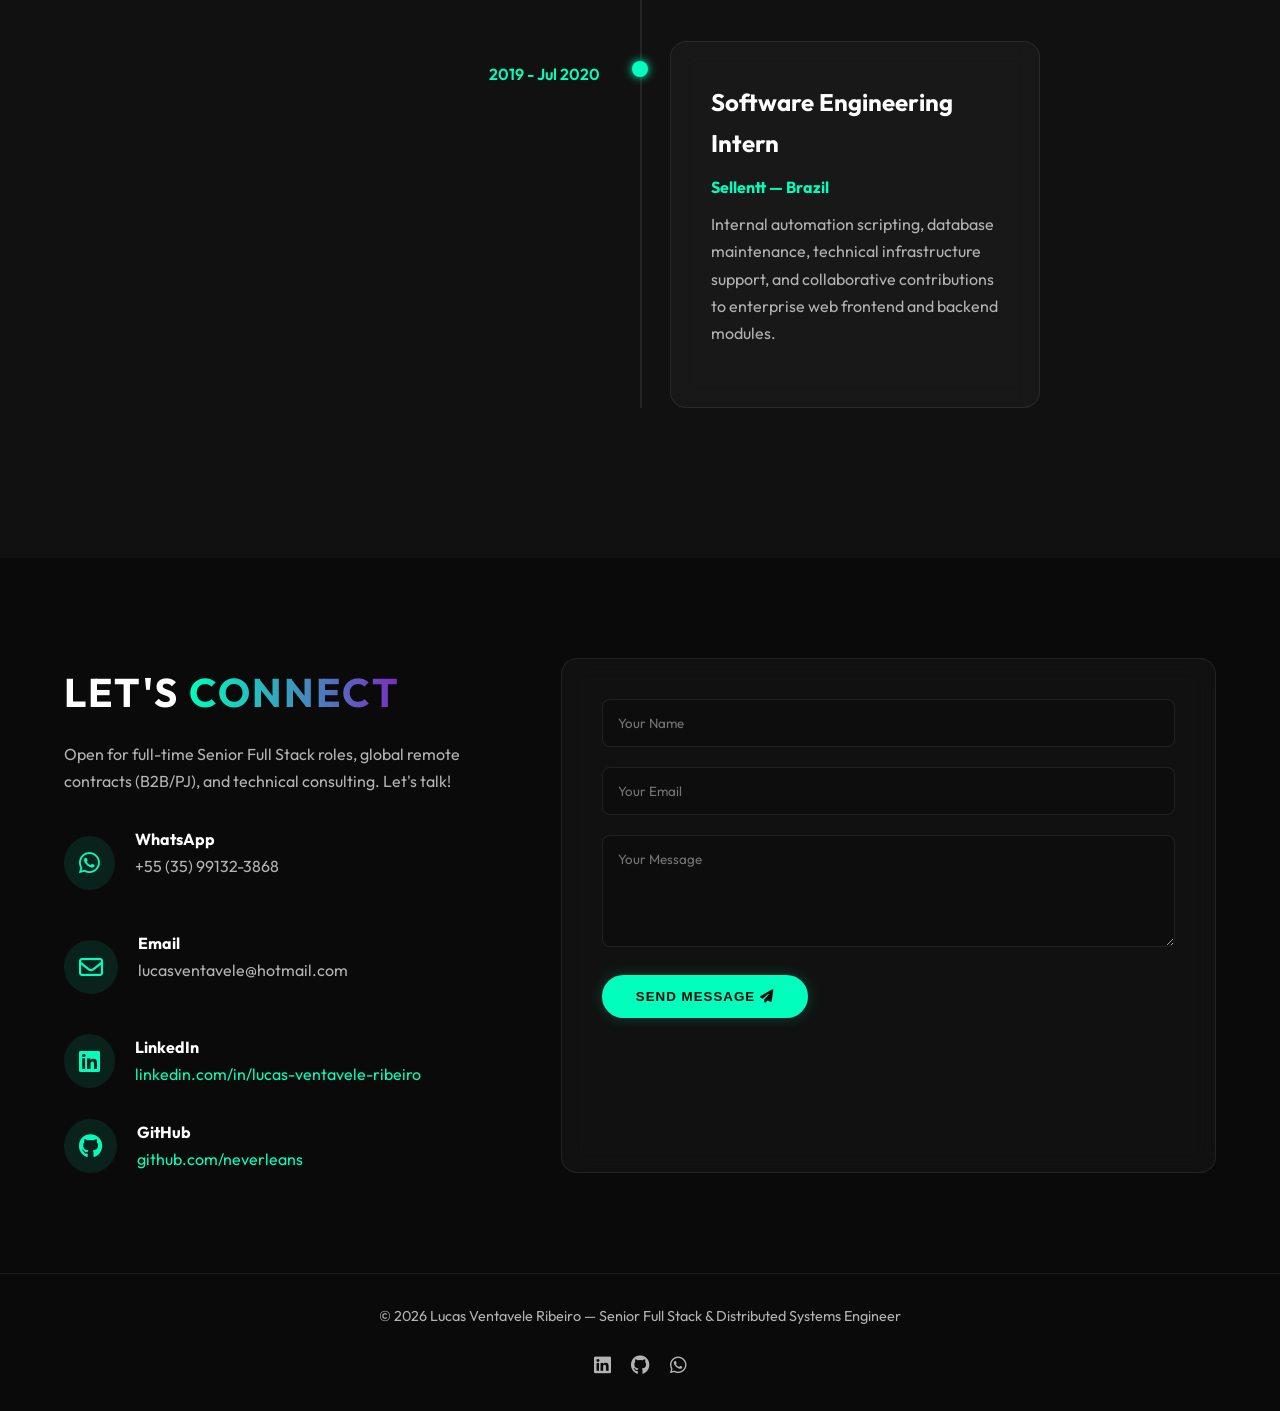
==== commit 01c6e706: "feat: optimize portfolio for international market (bilingual EN/PT, Wallet-App & CarbonLens upgrade)" ====
--- a/index.html
+++ b/index.html
@@ -1,15 +1,16 @@
 <!DOCTYPE html>
-<html lang="pt-br">
+<html lang="en">
 <head>
     <meta charset="UTF-8">
     <meta name="viewport" content="width=device-width, initial-scale=1.0">
-    <title>Lucas Ventavele Ribeiro | Full Stack Developer Sênior</title>
-    <meta name="description" content="Desenvolvedor Full Stack Sênior especializado em sistemas SaaS, IA e automação. 5+ anos de experiência, 10+ sistemas em produção.">
+    <title>Lucas Ventavele Ribeiro | Senior Full Stack & Distributed Systems Engineer</title>
+    <meta name="description" content="Senior Full Stack Engineer specialized in high-concurrency SaaS architectures, distributed systems, and autonomous AI engineering. 5+ years experience, 10+ production systems.">
 
     <!-- Open Graph -->
-    <meta property="og:title" content="Lucas Ventavele Ribeiro | Full Stack Developer">
-    <meta property="og:description" content="Desenvolvedor Full Stack Sênior especializado em sistemas SaaS, IA e automação.">
+    <meta property="og:title" content="Lucas Ventavele Ribeiro | Senior Full Stack & Distributed Systems Engineer">
+    <meta property="og:description" content="Senior Full Stack Engineer specialized in high-concurrency SaaS architectures, distributed systems, and autonomous AI engineering.">
     <meta property="og:type" content="website">
+    <meta property="og:url" content="https://neverleans.github.io">
 
     <link rel="stylesheet" href="https://cdnjs.cloudflare.com/ajax/libs/font-awesome/6.4.0/css/all.min.css">
     <link href="https://fonts.googleapis.com/css2?family=Outfit:wght@300;400;500;600;700&family=Space+Grotesk:wght@400;500;600;700&display=swap" rel="stylesheet">
@@ -44,7 +45,13 @@
         .project-image { position: relative; }
 
         /* Skills com ícone de categoria + cor por grupo */
-        .skill-category { background: var(--card-glass); border: 1px solid var(--border-glass); border-radius: var(--border-radius); padding: 30px; transition: 0.3s; }
+        .skill-category { 
+            background: var(--card-glass); 
+            border: 1px solid var(--border-glass); 
+            border-radius: var(--border-radius); 
+            padding: 30px; 
+            transition: 0.3s; 
+        }
         .skill-category:hover { border-color: var(--primary); }
 
         /* Timeline badge atual */
@@ -76,6 +83,7 @@
             margin-top: 40px;
             padding-top: 30px;
             border-top: 1px solid rgba(255,255,255,0.08);
+            flex-wrap: wrap;
         }
         .hero-stat span { display: block; font-size: 1.8rem; font-weight: 700; color: var(--primary); }
         .hero-stat p { font-size: 0.85rem; margin: 0; color: var(--text-gray); }
@@ -169,7 +177,7 @@
             gap: 6px;
             font-size: 0.75rem;
             color: var(--text-gray);
-            margin-top: 8px;
+            margin-top: 12px;
         }
 
         /* Seção de projetos comerciais */
@@ -177,7 +185,7 @@
             display: flex;
             align-items: center;
             gap: 20px;
-            margin: 50px 0 30px;
+            margin: 60px 0 30px;
         }
         .section-divider::before,
         .section-divider::after {
@@ -188,10 +196,13 @@
         }
         .section-divider span {
             color: var(--primary);
-            font-size: 0.9rem;
+            font-size: 0.95rem;
             font-weight: 600;
             text-transform: uppercase;
             letter-spacing: 2px;
+            display: flex;
+            align-items: center;
+            gap: 10px;
         }
     </style>
 </head>
@@ -201,14 +212,21 @@
         <div class="container nav-container">
             <a href="#home" class="logo">Lucas<span>.Dev</span></a>
             <ul class="nav-links">
-                <li><a href="#home">Início</a></li>
-                <li><a href="#skills">Skills</a></li>
-                <li><a href="#projects">Projetos</a></li>
-                <li><a href="#experience">Experiência</a></li>
-                <li><a href="#contact">Contato</a></li>
+                <li><a href="#home" data-i18n="nav.home">Home</a></li>
+                <li><a href="#skills" data-i18n="nav.skills">Skills</a></li>
+                <li><a href="#projects" data-i18n="nav.projects">Projects</a></li>
+                <li><a href="#experience" data-i18n="nav.experience">Experience</a></li>
+                <li><a href="#contact" data-i18n="nav.contact">Contact</a></li>
             </ul>
-            <div class="language-toggle">
-                <a href="https://github.com/neverleans" target="_blank" style="color:inherit;"><i class="fab fa-github"></i></a>
+            <div class="nav-actions">
+                <div class="lang-switcher" role="group" aria-label="Language selector">
+                    <button id="lang-en" class="lang-btn active" type="button" aria-label="English">🇺🇸 EN</button>
+                    <span class="lang-divider">|</span>
+                    <button id="lang-pt" class="lang-btn" type="button" aria-label="Português">🇧🇷 PT</button>
+                </div>
+                <a href="https://github.com/neverleans" target="_blank" class="github-nav-link" aria-label="GitHub Profile">
+                    <i class="fab fa-github"></i>
+                </a>
             </div>
         </div>
     </nav>
@@ -216,28 +234,28 @@
     <!-- ── HERO ─────────────────────────────────────────────────── -->
     <section id="home" class="hero">
         <div class="container hero-content reveal">
-            <div class="status-badge">Aberto a projetos paralelo</div>
-            <h4>Desenvolvedor Full Stack Sênior</h4>
-            <h1>Sistemas <span class="highlight">complexos</span>, soluções <span class="highlight">elegantes</span>.</h1>
-            <p>Especialista em arquitetura de sistemas SaaS, automação com IA e aplicações em tempo real. Do back-end ao front-end — do código ao deploy em produção.</p>
+            <div class="status-badge" data-i18n="hero.status">Open for Senior Full Stack Roles & Global Remote (B2B/PJ)</div>
+            <h4 data-i18n="hero.role">Senior Full Stack & Distributed Systems Engineer</h4>
+            <h1 data-i18n="hero.title">High-throughput <span class="highlight">distributed systems</span>, resilient <span class="highlight">architectures</span>.</h1>
+            <p data-i18n="hero.desc">Specialized in high-concurrency SaaS architectures, distributed systems, and autonomous AI engineering. From core back-end throughput and transactional isolation to reactive modern front-ends — from system architecture to cloud production deployment.</p>
 
             <div class="hero-buttons">
-                <a href="#projects" class="btn btn-primary">Ver Projetos <i class="fas fa-arrow-right"></i></a>
-                <a href="#contact" class="btn btn-outline">Fale Comigo</a>
+                <a href="#projects" class="btn btn-primary" data-i18n="hero.btnProjects">View Projects <i class="fas fa-arrow-right"></i></a>
+                <a href="#contact" class="btn btn-outline" data-i18n="hero.btnContact">Contact Me</a>
             </div>
 
             <div class="hero-stats">
                 <div class="hero-stat">
-                    <span>5+</span>
-                    <p>Anos de experiência</p>
+                    <span data-i18n="hero.stat1Number">5+</span>
+                    <p data-i18n="hero.stat1Label">Years of experience</p>
                 </div>
                 <div class="hero-stat">
-                    <span>10+</span>
-                    <p>Sistemas em produção</p>
+                    <span data-i18n="hero.stat2Number">10+</span>
+                    <p data-i18n="hero.stat2Label">Systems in production</p>
                 </div>
                 <div class="hero-stat">
-                    <span>25+</span>
-                    <p>Tecnologias no stack</p>
+                    <span data-i18n="hero.stat3Number">25+</span>
+                    <p data-i18n="hero.stat3Label">Technologies in stack</p>
                 </div>
             </div>
         </div>
@@ -247,12 +265,12 @@
     <!-- ── SKILLS ────────────────────────────────────────────────── -->
     <section id="skills" class="section-padding bg-darker">
         <div class="container">
-            <h2 class="section-title reveal">Stack <span>Técnica</span></h2>
-            <p class="section-subtitle reveal">Tecnologias que uso no dia a dia — do código à infraestrutura.</p>
+            <h2 class="section-title reveal" data-i18n="skills.title">Technical <span>Stack</span></h2>
+            <p class="section-subtitle reveal" data-i18n="skills.subtitle">Technologies I use in mission-critical environments — from backend concurrency to cloud infrastructure.</p>
 
             <div class="skills-grid-3">
                 <div class="skill-category reveal">
-                    <h3><i class="fas fa-globe"></i> Front-End</h3>
+                    <h3><i class="fas fa-globe"></i> <span data-i18n="skills.catFront">Front-End</span></h3>
                     <div class="skill-tags">
                         <span>React</span><span>Next.js</span><span>Angular</span>
                         <span>TypeScript</span><span>JavaScript</span>
@@ -260,37 +278,39 @@
                     </div>
                 </div>
                 <div class="skill-category reveal">
-                    <h3><i class="fas fa-server"></i> Back-End</h3>
+                    <h3><i class="fas fa-server"></i> <span data-i18n="skills.catBack">Back-End & APIs</span></h3>
                     <div class="skill-tags">
-                        <span>Node.js</span><span>NestJS</span>
+                        <span>Node.js</span><span>NestJS</span><span>Fastify</span>
                         <span>Laravel (PHP)</span><span>REST APIs</span>
-                        <span>tRPC</span><span>Socket.io</span><span>Baileys</span>
+                        <span>tRPC</span><span>Socket.io</span><span>BullMQ</span>
                     </div>
                 </div>
                 <div class="skill-category reveal">
-                    <h3><i class="fas fa-database"></i> Banco de Dados</h3>
+                    <h3><i class="fas fa-database"></i> <span data-i18n="skills.catDb">Databases & Caching</span></h3>
                     <div class="skill-tags">
                         <span>PostgreSQL</span><span>MySQL</span>
                         <span>Redis</span><span>Firebase</span>
+                        <span>ACID Transactions</span>
                     </div>
                 </div>
                 <div class="skill-category reveal">
-                    <h3><i class="fas fa-brain"></i> IA & Automação</h3>
+                    <h3><i class="fas fa-brain"></i> <span data-i18n="skills.catAi">AI & Automation</span></h3>
                     <div class="skill-tags">
-                        <span>Anthropic SDK</span><span>BullMQ</span>
-                        <span>OpenAI API</span><span>Bot WhatsApp</span>
+                        <span>Anthropic SDK</span><span>OpenAI API</span>
+                        <span>FinBERT NLP</span><span>BullMQ Workers</span>
+                        <span>WhatsApp Bots</span>
                     </div>
                 </div>
                 <div class="skill-category reveal">
-                    <h3><i class="fas fa-cloud"></i> DevOps / Infra</h3>
+                    <h3><i class="fas fa-cloud"></i> <span data-i18n="skills.catDevops">DevOps & Cloud Infra</span></h3>
                     <div class="skill-tags">
                         <span>Docker</span><span>Docker Compose</span>
-                        <span>VPS Ubuntu</span><span>CI/CD</span>
+                        <span>Ubuntu VPS</span><span>CI/CD</span>
                         <span>Sentry</span><span>Cloudflare</span>
                     </div>
                 </div>
                 <div class="skill-category reveal">
-                    <h3><i class="fas fa-desktop"></i> Desktop & Mobile</h3>
+                    <h3><i class="fas fa-desktop"></i> <span data-i18n="skills.catDesktop">Desktop & Mobile</span></h3>
                     <div class="skill-tags">
                         <span>Electron</span><span>PWA</span>
                         <span>WebRTC</span><span>Shadcn UI</span>
@@ -303,100 +323,100 @@
     <!-- ── PROJETOS ──────────────────────────────────────────────── -->
     <section id="projects" class="section-padding">
         <div class="container">
-            <h2 class="section-title reveal">Projetos <span> Comerciais</span></h2>
-            <p class="section-subtitle reveal">Sistemas desenvolvidos para empresas — código sob propriedade intelectual.</p>
+            <h2 class="section-title reveal" data-i18n="projects.commercialTitle">Commercial <span>Production Projects</span></h2>
+            <p class="section-subtitle reveal" data-i18n="projects.commercialSubtitle">Mission-critical systems engineered for enterprise clients — proprietary source code.</p>
 
             <!-- Projetos comerciais -->
             <div class="projects-grid-main">
 
                 <div class="project-card glass-card reveal">
                     <div class="project-image">
-                        <span class="project-badge badge-comercial">Comercial</span>
+                        <span class="project-badge badge-comercial" data-i18n="badge.commercial">Commercial</span>
                         <div style="background: linear-gradient(135deg, #667eea 0%, #764ba2 100%); height: 200px; display: flex; align-items: center; justify-content: center;">
                             <i class="fab fa-whatsapp" style="font-size: 4rem; color: white;"></i>
                         </div>
                     </div>
                     <div class="project-info">
-                        <h3>Nexus — Plataforma WhatsApp Multi-Atendente</h3>
-                        <p>Sistema SaaS multi-tenant com automação de IA, chat em tempo real via Socket.io, filas de atendimento, analytics e broadcast. Integração com Baileys e API Cloud Meta.</p>
+                        <h3 data-i18n="nexus.title">Nexus — Multi-Tenant WhatsApp AI Automation Platform</h3>
+                        <p data-i18n="nexus.desc">Enterprise multi-tenant SaaS platform featuring autonomous AI agents, real-time WebSockets chat (Socket.io), automated customer queues, analytics telemetry, and high-volume broadcast campaigns. Integrated with Baileys and Meta Cloud API.</p>
                         <div class="tech-stack">
                             <span>React</span><span>tRPC</span><span>NestJS</span><span>MySQL</span><span>Redis</span><span>Docker</span>
                         </div>
                         <div class="project-links">
-                            <a href="https://nexus.duplafacesistemas.com" target="_blank" class="btn-sm"><i class="fas fa-external-link-alt"></i> Ver Demo</a>
-                            <span class="btn-sm btn-disabled" title="Código proprietário"><i class="fas fa-lock"></i> Código</span>
-                        </div>
-                        <div class="private-indicator">
-                            <i class="fas fa-building"></i> DuplaFace Sistemas — Projeto Comercial
-                        </div>
-                    </div>
-                </div>
-
-                <div class="project-card glass-card reveal">
-                    <div class="project-image">
-                        <span class="project-badge badge-comercial">Comercial</span>
+                            <a href="https://nexus.duplafacesistemas.com" target="_blank" class="btn-sm" data-i18n="btn.viewDemo"><i class="fas fa-external-link-alt"></i> Live Demo</a>
+                            <span class="btn-sm btn-disabled" data-i18n="btn.codeProprietary" data-i18n-title="btn.codeProprietary" title="Proprietary code"><i class="fas fa-lock"></i> Proprietary</span>
+                        </div>
+                        <div class="private-indicator" data-i18n="nexus.company">
+                            <i class="fas fa-building"></i> DuplaFace Sistemas — Commercial Production
+                        </div>
+                    </div>
+                </div>
+
+                <div class="project-card glass-card reveal">
+                    <div class="project-image">
+                        <span class="project-badge badge-comercial" data-i18n="badge.commercial">Commercial</span>
                         <div style="background: linear-gradient(135deg, #ee0979 0%, #ff6a00 100%); height: 200px; display: flex; align-items: center; justify-content: center;">
                             <i class="fas fa-headset" style="font-size: 4rem; color: white;"></i>
                         </div>
                     </div>
                     <div class="project-info">
-                        <h3>DuplaDesk — Software de Acesso Remoto</h3>
-                        <p>Alternativa ao AnyDesk desenvolvida do zero. Electron + WebRTC com suporte a multi-monitor, transferência de arquivos, chat integrado, gravação de sessão.</p>
+                        <h3 data-i18n="dupladesk.title">DuplaDesk — High-Performance Remote Desktop Engine</h3>
+                        <p data-i18n="dupladesk.desc">Custom low-latency AnyDesk alternative engineered from scratch. Electron + WebRTC supporting multi-monitor display streaming, fast binary file transfers, integrated chat, and end-to-end encrypted session recording.</p>
                         <div class="tech-stack">
                             <span>Electron</span><span>WebRTC</span><span>Socket.io</span><span>Node.js</span>
                         </div>
                         <div class="project-links">
-                            <a href="https://helpdesk.duplafacesistemas.com" target="_blank" class="btn-sm"><i class="fas fa-external-link-alt"></i> Ver Demo</a>
-                            <span class="btn-sm btn-disabled" title="Código proprietário"><i class="fas fa-lock"></i> Código</span>
-                        </div>
-                        <div class="private-indicator">
-                            <i class="fas fa-building"></i> DuplaFace Sistemas — Projeto Comercial
-                        </div>
-                    </div>
-                </div>
-
-                <div class="project-card glass-card reveal">
-                    <div class="project-image">
-                        <span class="project-badge badge-comercial">Comercial</span>
+                            <a href="https://helpdesk.duplafacesistemas.com" target="_blank" class="btn-sm" data-i18n="btn.viewDemo"><i class="fas fa-external-link-alt"></i> Live Demo</a>
+                            <span class="btn-sm btn-disabled" data-i18n="btn.codeProprietary" data-i18n-title="btn.codeProprietary" title="Proprietary code"><i class="fas fa-lock"></i> Proprietary</span>
+                        </div>
+                        <div class="private-indicator" data-i18n="dupladesk.company">
+                            <i class="fas fa-building"></i> DuplaFace Sistemas — Commercial Production
+                        </div>
+                    </div>
+                </div>
+
+                <div class="project-card glass-card reveal">
+                    <div class="project-image">
+                        <span class="project-badge badge-comercial" data-i18n="badge.commercial">Commercial</span>
                         <div style="background: linear-gradient(135deg, #11998e 0%, #38ef7d 100%); height: 200px; display: flex; align-items: center; justify-content: center;">
                             <i class="fas fa-file-invoice-dollar" style="font-size: 4rem; color: white;"></i>
                         </div>
                     </div>
                     <div class="project-info">
-                        <h3>Kortex Fiscal — Emissão NFS-e Multi-Tenant</h3>
-                        <p>Sistema completo de emissão de notas fiscais eletrônicas integrado à SEFAZ. Geração de XML, envelopamento SOAP, DANFE e tratamento de retornos/rejeições.</p>
+                        <h3 data-i18n="kortex.title">Kortex Fiscal — Multi-Tenant Invoicing & Tax Gateway</h3>
+                        <p data-i18n="kortex.desc">Fault-tolerant electronic invoice (NFS-e) emission gateway integrated with Brazilian tax authorities (SEFAZ). Automated XML signing, SOAP envelopment, DANFE PDF generation, and webhook failure recovery.</p>
                         <div class="tech-stack">
                             <span>Node.js</span><span>Express</span><span>PostgreSQL</span><span>ACBrMonitor</span><span>Docker</span>
                         </div>
                         <div class="project-links">
-                            <a href="https://kortexfiscal.duplafacesistemas.com" target="_blank" class="btn-sm"><i class="fas fa-external-link-alt"></i> Ver Demo</a>
-                            <span class="btn-sm btn-disabled" title="Código proprietário"><i class="fas fa-lock"></i> Código</span>
-                        </div>
-                        <div class="private-indicator">
-                            <i class="fas fa-building"></i> DuplaFace Sistemas — Projeto Comercial
-                        </div>
-                    </div>
-                </div>
-
-                <div class="project-card glass-card reveal">
-                    <div class="project-image">
-                        <span class="project-badge badge-dev">Em Breve</span>
+                            <a href="https://kortexfiscal.duplafacesistemas.com" target="_blank" class="btn-sm" data-i18n="btn.viewDemo"><i class="fas fa-external-link-alt"></i> Live Demo</a>
+                            <span class="btn-sm btn-disabled" data-i18n="btn.codeProprietary" data-i18n-title="btn.codeProprietary" title="Proprietary code"><i class="fas fa-lock"></i> Proprietary</span>
+                        </div>
+                        <div class="private-indicator" data-i18n="kortex.company">
+                            <i class="fas fa-building"></i> DuplaFace Sistemas — Commercial Production
+                        </div>
+                    </div>
+                </div>
+
+                <div class="project-card glass-card reveal">
+                    <div class="project-image">
+                        <span class="project-badge badge-dev" data-i18n="badge.inDev">Coming Soon</span>
                         <div style="background: linear-gradient(135deg, #00c6ff 0%, #0072ff 100%); height: 200px; display: flex; align-items: center; justify-content: center;">
                             <i class="fas fa-shopping-cart" style="font-size: 4rem; color: white;"></i>
                         </div>
                     </div>
                     <div class="project-info">
-                        <h3>DuplaSales — Sistema de Vendas</h3>
-                        <p>Sistema completo de gestão de vendas com PDV, controle de estoque, relatórios financeiros e integração com ERP. Em desenvolvimento.</p>
+                        <h3 data-i18n="duplasales.title">DuplaSales — Cloud Sales & Inventory ERP</h3>
+                        <p data-i18n="duplasales.desc">Comprehensive point-of-sale (POS) and inventory ERP featuring automated stock tracking, financial reporting, multi-tier pricing, and enterprise integrations. In active development.</p>
                         <div class="tech-stack">
                             <span>React</span><span>NestJS</span><span>MySQL</span><span>Docker</span>
                         </div>
                         <div class="project-links">
-                            <a href="mailto:contato@duplafacesistemas.com" class="btn-sm"><i class="fas fa-clock"></i> Em Breve</a>
-                            <span class="btn-sm btn-disabled" title="Em desenvolvimento"><i class="fas fa-lock"></i> Código</span>
-                        </div>
-                        <div class="private-indicator">
-                            <i class="fas fa-building"></i> DuplaFace Sistemas — Em Desenvolvimento
+                            <a href="mailto:lucasventavele@hotmail.com" class="btn-sm" data-i18n="btn.inDevelopment"><i class="fas fa-clock"></i> In Progress</a>
+                            <span class="btn-sm btn-disabled" data-i18n="btn.codeProprietary" data-i18n-title="btn.codeProprietary" title="Proprietary code"><i class="fas fa-lock"></i> Proprietary</span>
+                        </div>
+                        <div class="private-indicator" data-i18n="duplasales.company">
+                            <i class="fas fa-building"></i> DuplaFace Sistemas — In Development
                         </div>
                     </div>
                 </div>
@@ -405,84 +425,128 @@
 
             <!-- Divisor -->
             <div class="section-divider">
-                <span><i class="fas fa-code"></i> Projetos Open Source</span>
+                <span data-i18n="projects.ossDivider"><i class="fas fa-code"></i> Open Source & Flagship Engineering</span>
             </div>
 
             <!-- Projetos open source -->
             <div class="projects-grid-side">
 
-                <div class="project-card glass-card reveal">
-                    <div class="project-image">
-                        <span class="project-badge">Open Source</span>
+                <!-- 1. Digital Wallet Core API (Fintech Showcase) -->
+                <div class="project-card glass-card reveal">
+                    <div class="project-image">
+                        <span class="project-badge" data-i18n="badge.openSource">Open Source</span>
+                        <div style="background: linear-gradient(135deg, #059669 0%, #10b981 100%); height: 150px; display: flex; align-items: center; justify-content: center;">
+                            <i class="fas fa-wallet" style="font-size: 3rem; color: white;"></i>
+                        </div>
+                    </div>
+                    <div class="project-info">
+                        <h3 data-i18n="wallet.title">Digital Wallet Core API — High-Concurrency Financial Ledger</h3>
+                        <p data-i18n="wallet.desc">Financial transfer engine implementing pessimistic database locking (<code>lockForUpdate</code>), ACID transaction isolation, idempotency control, Redis caching, and Docker orchestration.</p>
+                        <div class="tech-stack">
+                            <span>PHP/Laravel</span><span>MySQL</span><span>Redis</span><span>ACID</span><span>Docker</span>
+                        </div>
+                        <div class="project-links">
+                            <a href="https://github.com/neverleans/Wallet-App" target="_blank" class="btn-sm" data-i18n="btn.viewCode"><i class="fab fa-github"></i> Source Code</a>
+                        </div>
+                    </div>
+                </div>
+
+                <!-- 2. Kapimind (Fintech & AI Showcase) -->
+                <div class="project-card glass-card reveal">
+                    <div class="project-image">
+                        <span class="project-badge" data-i18n="badge.openSource">Open Source</span>
                         <div style="background: linear-gradient(135deg, #f093fb 0%, #f5576c 100%); height: 150px; display: flex; align-items: center; justify-content: center;">
                             <i class="fas fa-chart-line" style="font-size: 3rem; color: white;"></i>
                         </div>
                     </div>
                     <div class="project-info">
-                        <h3>Kapimind — Plataforma de Investimentos com IA</h3>
-                        <p>Alertas 24/7, calculadoras, IR automático, VaR/Monte Carlo.</p>
-                        <div class="tech-stack">
-                            <span>Next.js</span><span>NestJS</span><span>PostgreSQL</span>
-                        </div>
-                        <div class="project-links">
-                            <a href="https://github.com/neverleans/kapimind" target="_blank" class="btn-sm"><i class="fab fa-github"></i> Ver Código</a>
-                        </div>
-                    </div>
-                </div>
-
-                <div class="project-card glass-card reveal">
-                    <div class="project-image">
-                        <span class="project-badge">Open Source</span>
+                        <h3 data-i18n="kapimind.title">Kapimind — AI-Powered Investment & Portfolio Risk Engine</h3>
+                        <p data-i18n="kapimind.desc">Comprehensive fintech analytics platform with 165+ automated tests (Vitest/Playwright), NestJS API gateway, Redis caching, BullMQ workers, FinBERT sentiment NLP, and VaR/Monte Carlo simulations.</p>
+                        <div class="tech-stack">
+                            <span>NestJS</span><span>Next.js</span><span>TypeScript</span><span>BullMQ</span><span>Vitest</span>
+                        </div>
+                        <div class="project-links">
+                            <a href="https://github.com/neverleans/kapimind" target="_blank" class="btn-sm" data-i18n="btn.viewCode"><i class="fab fa-github"></i> Source Code</a>
+                        </div>
+                    </div>
+                </div>
+
+                <!-- 3. DeskVoice (Real-Time WebSockets & Fastify) -->
+                <div class="project-card glass-card reveal">
+                    <div class="project-image">
+                        <span class="project-badge" data-i18n="badge.openSource">Open Source</span>
+                        <div style="background: linear-gradient(135deg, #667eea 0%, #764ba2 100%); height: 150px; display: flex; align-items: center; justify-content: center;">
+                            <i class="fas fa-microphone-alt" style="font-size: 3rem; color: white;"></i>
+                        </div>
+                    </div>
+                    <div class="project-info">
+                        <h3 data-i18n="deskvoice.title">DeskVoice — Real-Time Voice & Messaging Gateway</h3>
+                        <p data-i18n="deskvoice.desc">Ultra-low latency audio streaming and messaging gateway engineered with NestJS Fastify and WebSockets for high-throughput real-time collaboration.</p>
+                        <div class="tech-stack">
+                            <span>NestJS Fastify</span><span>WebSockets</span><span>WebRTC</span><span>TypeScript</span>
+                        </div>
+                        <div class="project-links">
+                            <a href="https://github.com/neverleans/deskvoice" target="_blank" class="btn-sm" data-i18n="btn.viewCode"><i class="fab fa-github"></i> Source Code</a>
+                        </div>
+                    </div>
+                </div>
+
+                <!-- 4. CarbonLens (Auditable GHG Accounting) -->
+                <div class="project-card glass-card reveal">
+                    <div class="project-image">
+                        <span class="project-badge" data-i18n="badge.openSource">Open Source</span>
+                        <div style="background: linear-gradient(135deg, #11998e 0%, #38ef7d 100%); height: 150px; display: flex; align-items: center; justify-content: center;">
+                            <i class="fas fa-leaf" style="font-size: 3rem; color: white;"></i>
+                        </div>
+                    </div>
+                    <div class="project-info">
+                        <h3 data-i18n="carbonlens.title">CarbonLens — Auditable GHG Protocol Carbon Accounting Engine & ESG Simulator</h3>
+                        <p data-i18n="carbonlens.desc">Auditable GHG Protocol Carbon Accounting Engine & ESG Simulator. Mathematical modeling compliant with Scopes 1, 2, and 3 validated with Vitest.</p>
+                        <div class="tech-stack">
+                            <span>TypeScript</span><span>Vitest</span><span>KaTeX</span><span>GHG Protocol</span>
+                        </div>
+                        <div class="project-links">
+                            <a href="https://github.com/neverleans/calculadora-de-impacto-ambiental" target="_blank" class="btn-sm" data-i18n="btn.viewCode"><i class="fab fa-github"></i> Source Code</a>
+                        </div>
+                    </div>
+                </div>
+
+                <!-- 5. PlugStore (Headless E-commerce) -->
+                <div class="project-card glass-card reveal">
+                    <div class="project-image">
+                        <span class="project-badge" data-i18n="badge.openSource">Open Source</span>
+                        <div style="background: linear-gradient(135deg, #00c6ff 0%, #0072ff 100%); height: 150px; display: flex; align-items: center; justify-content: center;">
+                            <i class="fas fa-shopping-cart" style="font-size: 3rem; color: white;"></i>
+                        </div>
+                    </div>
+                    <div class="project-info">
+                        <h3 data-i18n="plugstore.title">PlugStore — Headless E-Commerce Framework</h3>
+                        <p data-i18n="plugstore.desc">Modular headless e-commerce architecture tailored for conversion with instant Pix payments, WhatsApp-first checkout, and 50+ theme configurations.</p>
+                        <div class="tech-stack">
+                            <span>React</span><span>TypeScript</span><span>TailwindCSS</span><span>Turborepo</span>
+                        </div>
+                        <div class="project-links">
+                            <a href="https://github.com/neverleans/plug-store" target="_blank" class="btn-sm" data-i18n="btn.viewCode"><i class="fab fa-github"></i> Source Code</a>
+                        </div>
+                    </div>
+                </div>
+
+                <!-- 6. Observatório Eleitoral 2026 (Civic & Accessibility AAA) -->
+                <div class="project-card glass-card reveal">
+                    <div class="project-image">
+                        <span class="project-badge" data-i18n="badge.openSource">Open Source</span>
                         <div style="background: linear-gradient(135deg, #4facfe 0%, #00f2fe 100%); height: 150px; display: flex; align-items: center; justify-content: center;">
                             <i class="fas fa-vote-yea" style="font-size: 3rem; color: white;"></i>
                         </div>
                     </div>
                     <div class="project-info">
-                        <h3>Observatório Eleitoral 2026</h3>
-                        <p>Plataforma cívica com dados TSE, simulador de urna, WCAG AAA.</p>
-                        <div class="tech-stack">
-                            <span>React</span><span>TypeScript</span><span>WCAG</span>
-                        </div>
-                        <div class="project-links">
-                            <a href="https://github.com/neverleans/observatorio-eleitoral" target="_blank" class="btn-sm"><i class="fab fa-github"></i> Ver Código</a>
-                        </div>
-                    </div>
-                </div>
-
-                <div class="project-card glass-card reveal">
-                    <div class="project-image">
-                        <span class="project-badge">Open Source</span>
-                        <div style="background: linear-gradient(135deg, #00c6ff 0%, #0072ff 100%); height: 150px; display: flex; align-items: center; justify-content: center;">
-                            <i class="fas fa-shopping-cart" style="font-size: 3rem; color: white;"></i>
-                        </div>
-                    </div>
-                    <div class="project-info">
-                        <h3>PlugStore — Framework E-commerce</h3>
-                        <p>Framework headless para e-commerce brasileiro com Pix, WhatsApp checkout, 50+ temas.</p>
-                        <div class="tech-stack">
-                            <span>React</span><span>TypeScript</span><span>TailwindCSS</span>
-                        </div>
-                        <div class="project-links">
-                            <a href="https://github.com/neverleans/plug-store" target="_blank" class="btn-sm"><i class="fab fa-github"></i> Ver Código</a>
-                        </div>
-                    </div>
-                </div>
-
-                <div class="project-card glass-card reveal">
-                    <div class="project-image">
-                        <span class="project-badge">Open Source</span>
-                        <div style="background: linear-gradient(135deg, #43e97b 0%, #38f9d7 100%); height: 150px; display: flex; align-items: center; justify-content: center;">
-                            <i class="fas fa-leaf" style="font-size: 3rem; color: white;"></i>
-                        </div>
-                    </div>
-                    <div class="project-info">
-                        <h3>Calculadora de Impacto Ambiental</h3>
-                        <p>Calculadora interativa para estimar impacto ambiental.</p>
-                        <div class="tech-stack">
-                            <span>JavaScript</span><span>HTML</span><span>CSS</span>
-                        </div>
-                        <div class="project-links">
-                            <a href="https://github.com/neverleans/calculadora-de-impacto-ambiental" target="_blank" class="btn-sm"><i class="fab fa-github"></i> Ver Código</a>
+                        <h3 data-i18n="observatorio.title">Electoral Observatory 2026 — Real-Time Civic Analytics</h3>
+                        <p data-i18n="observatorio.desc">Civic data platform ingesting official TSE electoral feeds, interactive voting booth simulator, and WCAG 2.1 AAA accessibility standard compliance.</p>
+                        <div class="tech-stack">
+                            <span>React</span><span>TypeScript</span><span>TailwindCSS</span><span>WCAG AAA</span>
+                        </div>
+                        <div class="project-links">
+                            <a href="https://github.com/neverleans/observatorio-eleitoral" target="_blank" class="btn-sm" data-i18n="btn.viewCode"><i class="fab fa-github"></i> Source Code</a>
                         </div>
                     </div>
                 </div>
@@ -494,16 +558,16 @@
     <!-- ── EXPERIÊNCIA ───────────────────────────────────────────── -->
     <section id="experience" class="section-padding bg-darker">
         <div class="container">
-            <h2 class="section-title reveal">Minha <span>Jornada</span></h2>
+            <h2 class="section-title reveal" data-i18n="experience.title">Career <span>Journey</span></h2>
             <div class="timeline">
 
                 <div class="timeline-item reveal">
                     <div class="timeline-dot"></div>
-                    <div class="timeline-date">Nov 2025 - Atual</div>
+                    <div class="timeline-date" data-i18n="exp1.date">Nov 2025 - Present</div>
                     <div class="timeline-content glass-card">
-                        <h3>Full Stack Developer Sênior <span class="badge-atual">atual</span></h3>
-                        <h4 style="color:var(--primary);font-size:1rem;margin-bottom:10px;">DuplaFace Sistemas — Remoto</h4>
-                        <p>Desenvolvimento de sistemas SaaS de alta complexidade: plataforma multi-tenant de atendimento WhatsApp com automação de IA, sistema de emissão NF-e integrado à SEFAZ, dashboard ERP em tempo real e software de acesso remoto.</p>
+                        <h3><span data-i18n="exp1.role">Senior Full Stack Developer</span> <span class="badge-atual" data-i18n="exp1.badge">Current</span></h3>
+                        <h4 style="color:var(--primary);font-size:1rem;margin-bottom:10px;" data-i18n="exp1.company">DuplaFace Sistemas — Remote</h4>
+                        <p data-i18n="exp1.desc">Architecting and scaling complex SaaS platforms: high-concurrency multi-tenant WhatsApp automation with AI agents, fault-tolerant fiscal invoice streaming with SEFAZ, real-time WebSockets analytics, and low-latency remote desktop software (WebRTC).</p>
                         <div class="tech-stack" style="margin-top:10px;">
                             <span>Next.js</span><span>NestJS</span><span>React</span><span>Docker</span><span>Redis</span><span>Socket.io</span><span>Electron</span><span>PostgreSQL</span><span>MySQL</span>
                         </div>
@@ -512,24 +576,24 @@
 
                 <div class="timeline-item reveal">
                     <div class="timeline-dot"></div>
-                    <div class="timeline-date">Fev 2024 - Out 2025</div>
+                    <div class="timeline-date" data-i18n="exp2.date">Feb 2024 - Oct 2025</div>
                     <div class="timeline-content glass-card">
-                        <h3>Freelancer Full Stack</h3>
-                        <h4 style="color:var(--primary);font-size:1rem;margin-bottom:10px;">Autônomo — Remoto</h4>
-                        <p>Desenvolvimento de sistemas web completos sob demanda para clientes diversos — da concepção ao deploy em produção.</p>
+                        <h3 data-i18n="exp2.role">Full Stack Software Engineer</h3>
+                        <h4 style="color:var(--primary);font-size:1rem;margin-bottom:10px;" data-i18n="exp2.company">Independent Contractor — Remote</h4>
+                        <p data-i18n="exp2.desc">Engineering custom full-stack web systems and high-throughput APIs for diverse enterprise clients — from database schema design and architectural patterns to cloud deployment and monitoring.</p>
                         <div class="tech-stack" style="margin-top:10px;">
-                            <span>React</span><span>Laravel</span><span>Node.js</span><span>MySQL</span>
+                            <span>React</span><span>Laravel</span><span>Node.js</span><span>MySQL</span><span>Docker</span>
                         </div>
                     </div>
                 </div>
 
                 <div class="timeline-item reveal">
                     <div class="timeline-dot"></div>
-                    <div class="timeline-date">Ago 2020 - Jan 2024</div>
+                    <div class="timeline-date" data-i18n="exp3.date">Aug 2020 - Jan 2024</div>
                     <div class="timeline-content glass-card">
-                        <h3>Full Stack Developer</h3>
-                        <h4 style="color:var(--primary);font-size:1rem;margin-bottom:10px;">Sellentt — Guaxupé, MG</h4>
-                        <p>Plataforma SaaS ERP/CRM B2B para médias e grandes empresas. Evolução do módulo de CRM com funil de vendas, marketing automatizado, disparo de e-mails e relatórios de campanhas.</p>
+                        <h3 data-i18n="exp3.role">Full Stack Developer</h3>
+                        <h4 style="color:var(--primary);font-size:1rem;margin-bottom:10px;" data-i18n="exp3.company">Sellentt — Brazil</h4>
+                        <p data-i18n="exp3.desc">Enterprise B2B SaaS ERP/CRM serving mid-to-large enterprises. Engineered core CRM sales funnels, high-volume automated email delivery pipelines, marketing campaign tracking, and optimized complex MySQL query performance.</p>
                         <div class="tech-stack" style="margin-top:10px;">
                             <span>Angular</span><span>TypeScript</span><span>Laravel</span><span>PHP</span><span>Node.js</span><span>MySQL</span>
                         </div>
@@ -538,11 +602,11 @@
 
                 <div class="timeline-item reveal">
                     <div class="timeline-dot"></div>
-                    <div class="timeline-date">2019 - Jul 2020</div>
+                    <div class="timeline-date" data-i18n="exp4.date">2019 - Jul 2020</div>
                     <div class="timeline-content glass-card">
-                        <h3>Estagiário de TI</h3>
-                        <h4 style="color:var(--primary);font-size:1rem;margin-bottom:10px;">Sellentt — Guaxupé, MG</h4>
-                        <p>Suporte técnico, automações internas e colaboração em projetos de desenvolvimento web.</p>
+                        <h3 data-i18n="exp4.role">Software Engineering Intern</h3>
+                        <h4 style="color:var(--primary);font-size:1rem;margin-bottom:10px;" data-i18n="exp4.company">Sellentt — Brazil</h4>
+                        <p data-i18n="exp4.desc">Internal automation scripting, database maintenance, technical infrastructure support, and collaborative contributions to enterprise web frontend and backend modules.</p>
                     </div>
                 </div>
 
@@ -554,8 +618,8 @@
     <section id="contact" class="section-padding">
         <div class="container contact-wrapper">
             <div class="contact-info reveal">
-                <h2 class="section-title" style="text-align:left;">Vamos <span>Conversar?</span></h2>
-                <p>Estou disponível para novos projetos, oportunidades CLT/PJ ou freelas. Fale comigo!</p>
+                <h2 class="section-title" style="text-align:left;" data-i18n="contact.title">Let's <span>Connect</span></h2>
+                <p data-i18n="contact.subtitle">Open for full-time Senior Full Stack roles, global remote contracts (B2B/PJ), and technical consulting. Let's talk!</p>
 
                 <div class="info-item">
                     <i class="fab fa-whatsapp"></i>
@@ -588,28 +652,28 @@
             </div>
 
             <form class="contact-form glass-card reveal" action="https://formsubmit.co/lucasventavele@hotmail.com" method="POST">
-                <input type="hidden" name="_subject" value="Contato do Portfolio">
+                <input type="hidden" name="_subject" value="Contact from Portfolio">
                 <div class="form-group">
-                    <input type="text" name="name" placeholder="Seu Nome" required>
+                    <input type="text" name="name" placeholder="Your Name" data-i18n-placeholder="contact.namePlaceholder" required>
                 </div>
                 <div class="form-group">
-                    <input type="email" name="email" placeholder="Seu Email" required>
+                    <input type="email" name="email" placeholder="Your Email" data-i18n-placeholder="contact.emailPlaceholder" required>
                 </div>
                 <div class="form-group">
-                    <textarea name="message" rows="5" placeholder="Sua Mensagem" required></textarea>
-                </div>
-                <button type="submit" class="btn btn-primary">Enviar Mensagem <i class="fas fa-paper-plane"></i></button>
+                    <textarea name="message" rows="5" placeholder="Your Message" data-i18n-placeholder="contact.messagePlaceholder" required></textarea>
+                </div>
+                <button type="submit" class="btn btn-primary" data-i18n="contact.submit">Send Message <i class="fas fa-paper-plane"></i></button>
             </form>
         </div>
     </section>
 
     <footer class="footer">
         <div class="container">
-            <p>© 2025 Lucas Ventavele Ribeiro — Full Stack Developer Sênior</p>
+            <p data-i18n="footer.text">© 2026 Lucas Ventavele Ribeiro — Senior Full Stack & Distributed Systems Engineer</p>
             <div class="social-links">
-                <a href="https://linkedin.com/in/lucas-ventavele-ribeiro" target="_blank"><i class="fab fa-linkedin"></i></a>
-                <a href="https://github.com/neverleans" target="_blank"><i class="fab fa-github"></i></a>
-                <a href="https://wa.me/5535991323868" target="_blank"><i class="fab fa-whatsapp"></i></a>
+                <a href="https://linkedin.com/in/lucas-ventavele-ribeiro" target="_blank" aria-label="LinkedIn"><i class="fab fa-linkedin"></i></a>
+                <a href="https://github.com/neverleans" target="_blank" aria-label="GitHub"><i class="fab fa-github"></i></a>
+                <a href="https://wa.me/5535991323868" target="_blank" aria-label="WhatsApp"><i class="fab fa-whatsapp"></i></a>
             </div>
         </div>
     </footer>
--- a/style.css
+++ b/style.css
@@ -204,12 +204,68 @@
 .nav-links a:hover { color: var(--primary); }
 .nav-links a:hover::after { width: 100%; }
 
-.language-toggle {
-    color: var(--text-light);
-    font-weight: bold;
+.nav-actions {
+    display: flex;
+    align-items: center;
+    gap: 16px;
+}
+
+.lang-switcher {
+    display: inline-flex;
+    align-items: center;
+    background: rgba(255, 255, 255, 0.04);
     border: 1px solid var(--border-glass);
-    padding: 5px 15px;
+    border-radius: 30px;
+    padding: 3px 6px;
+    gap: 4px;
+    backdrop-filter: blur(10px);
+    -webkit-backdrop-filter: blur(10px);
+}
+
+.lang-btn {
+    background: transparent;
+    border: none;
+    color: var(--text-gray);
+    font-size: 0.78rem;
+    font-weight: 600;
+    font-family: inherit;
+    cursor: pointer;
+    padding: 4px 10px;
     border-radius: 20px;
+    transition: all 0.25s cubic-bezier(0.4, 0, 0.2, 1);
+    display: inline-flex;
+    align-items: center;
+    gap: 5px;
+}
+
+.lang-btn:hover {
+    color: var(--text-light);
+}
+
+.lang-btn.active {
+    background: var(--primary);
+    color: var(--bg-main);
+    font-weight: 700;
+    box-shadow: 0 0 12px rgba(0, 255, 189, 0.35);
+}
+
+.lang-divider {
+    color: rgba(255, 255, 255, 0.2);
+    font-size: 0.75rem;
+    user-select: none;
+}
+
+.github-nav-link {
+    font-size: 1.3rem;
+    color: var(--text-light);
+    display: inline-flex;
+    align-items: center;
+    transition: color 0.3s ease, transform 0.3s ease;
+}
+
+.github-nav-link:hover {
+    color: var(--primary);
+    transform: translateY(-2px);
 }
 
 /* --- Hero Section --- */
